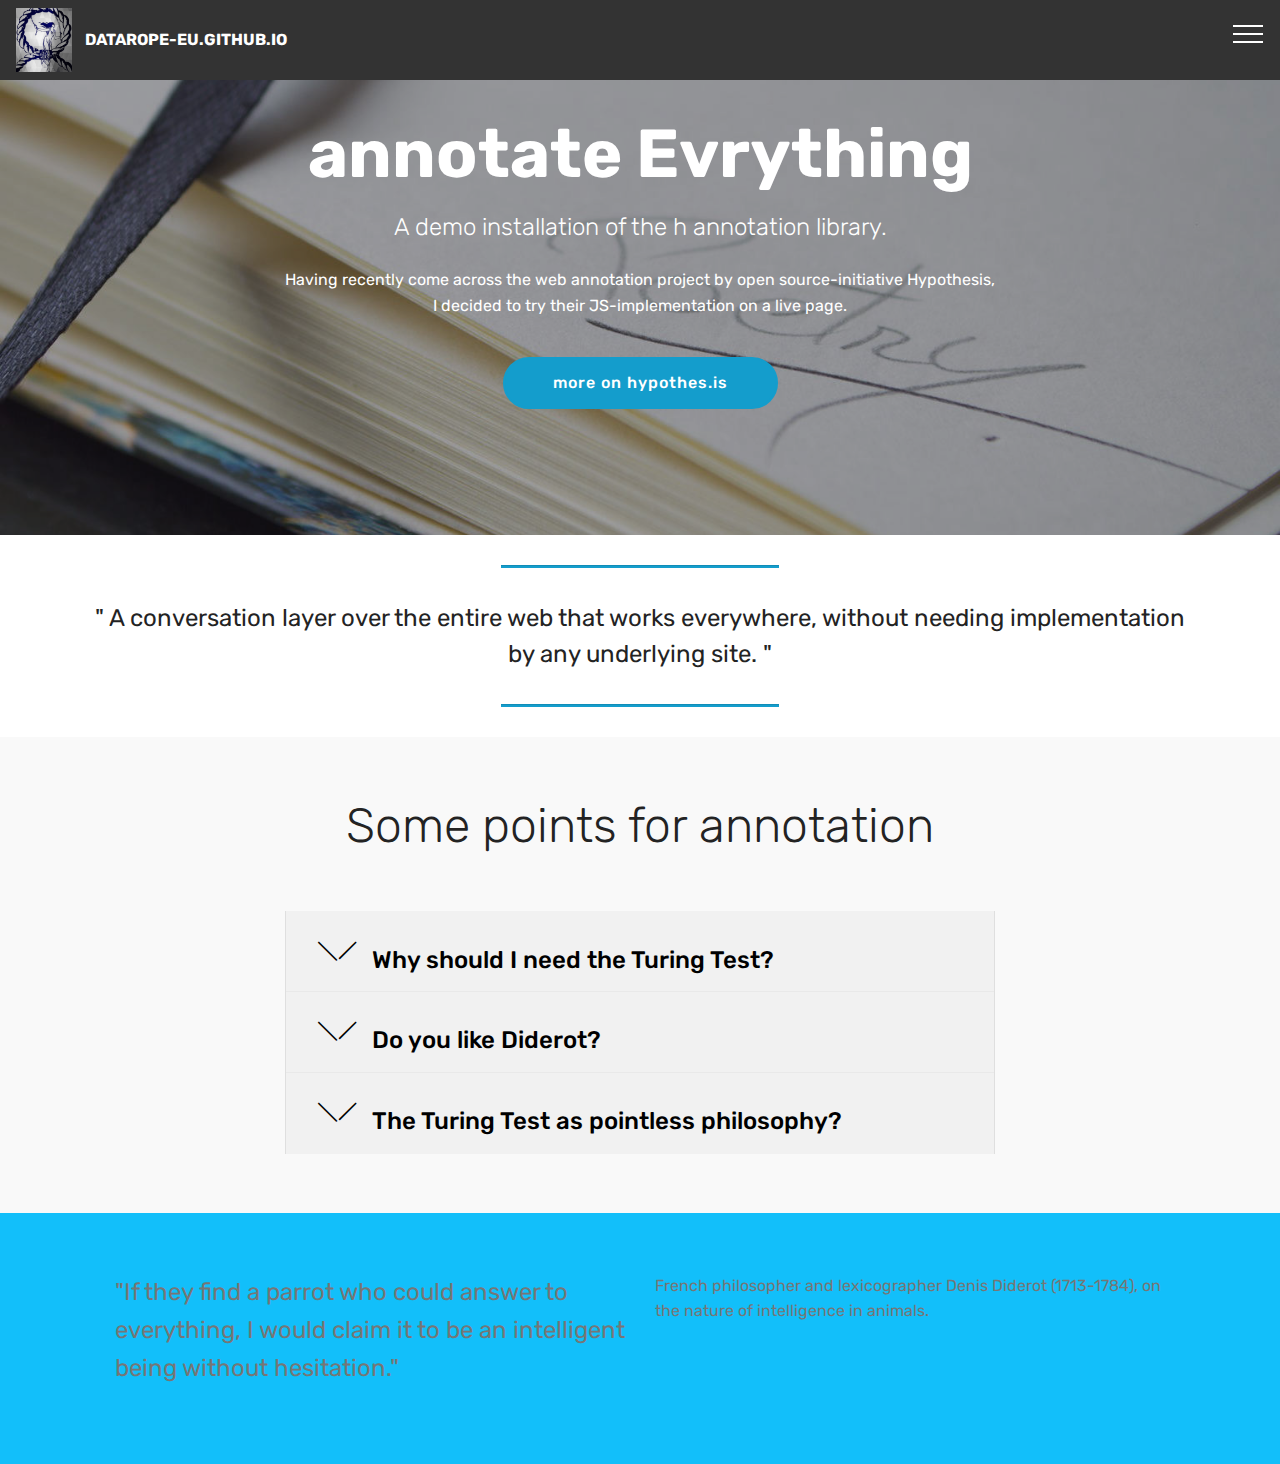
==== annotate.html @ bdd7607b "Adding annotate.html page" ====
<!DOCTYPE html>
<html  >
<head>
  <meta charset="UTF-8">
  <meta http-equiv="X-UA-Compatible" content="IE=edge">
  <meta name="generator" content="undefined">
  <meta name="viewport" content="width=device-width, initial-scale=1, minimum-scale=1">
  <link rel="shortcut icon" href="assets/images/ms-icon-128x128.png" type="image/x-icon">
  <meta name="description" content="A Demo and Test Page for Web Annotation.">
  
  <title>datarope-eu.github.io | annotate project</title>
  <link rel="stylesheet" href="assets/web/assets/mobirise-icons/mobirise-icons.css">
  <link rel="stylesheet" href="assets/tether/tether.min.css">
  <link rel="stylesheet" href="assets/bootstrap/css/bootstrap.min.css">
  <link rel="stylesheet" href="assets/bootstrap/css/bootstrap-grid.min.css">
  <link rel="stylesheet" href="assets/bootstrap/css/bootstrap-reboot.min.css">
  <link rel="stylesheet" href="assets/dropdown/css/style.css">
  <link rel="stylesheet" href="assets/socicon/css/styles.css">
  <link rel="stylesheet" href="assets/animatecss/animate.min.css">
  <link rel="stylesheet" href="assets/theme/css/style.css">
  <link rel="stylesheet" href="assets/mobirise/css/mbr-additional.css" type="text/css">
   
  
</head>
<body>
    <section class="menu cid-r6rlyRxG85" once="menu" id="menu1-0">
        <nav class="navbar navbar-expand beta-menu navbar-dropdown align-items-center navbar-fixed-top collapsed">
            <button class="navbar-toggler navbar-toggler-right" type="button" data-toggle="collapse" data-target="#navbarSupportedContent" aria-controls="navbarSupportedContent" aria-expanded="false" aria-label="Toggle navigation">
                <div class="hamburger">
                    <span></span>
                    <span></span>
                    <span></span>
                    <span></span>
                </div>
            </button>
            <div class="menu-logo">
                <div class="navbar-brand">
                    <span class="navbar-logo">
                        <a href="https://datarope-eu.github.io">
                             <img src="assets/images/ms-icon-128x128.png" alt="datarope-eu" title="" style="height: 4rem;">
                        </a>
                    </span>
                    <span class="navbar-caption-wrap"><a class="navbar-caption text-white display-4" href="https://datarope-eu.github.io">DATAROPE-EU.GITHUB.IO</a></span>
                </div>
            </div>
            <div class="collapse navbar-collapse" id="navbarSupportedContent">
                <ul class="navbar-nav nav-dropdown nav-right" data-app-modern-menu="true"><li class="nav-item">
                        <a class="nav-link link text-white display-4" href="https://stackexchange.com/users/14289526/datarope-eu"><span class="socicon socicon-stackoverflow mbr-iconfont mbr-iconfont-btn"></span>stackexchange
                            </a>
                    </li>
                    <li class="nav-item">
                        <a class="nav-link link text-white display-4" href="https://datarope-eu.github.io"><span class="socicon socicon-github mbr-iconfont mbr-iconfont-btn"></span>
                            about me</a><a class="badge badge-warning" title="Real Gits, out in the wild!"> CAUTION! LIVE GIT </a>
                    </li></ul>
            </div>
        </nav>
    </section>

<section class="engine"><a href="https://datarope-eu.github.io">DataRope on GitHub</a></section><section class="mbr-section content5 cid-rwv8PJXNFp mbr-parallax-background" id="content5-e">
    <div class="mbr-overlay" style="opacity: 0.4; background-color: rgb(35, 35, 35);">
    </div>

    <div class="container">
        <div class="media-container-row">
            <div class="title col-12 col-md-8">
                <h2 class="align-center mbr-bold mbr-white pb-3 mbr-fonts-style display-1">annotate Evrything</h2>
                <h3 class="mbr-section-subtitle align-center mbr-light mbr-white pb-3 mbr-fonts-style display-5">
                    A demo installation of the h annotation library.</h3>
                <p class="mbr-text align-center mbr-white pb-3 mbr-fonts-style display-7">
                    Having recently come across the web annotation project by open source-initiative Hypothesis, I decided to try their JS-implementation on a live page.</p>
                <div class="mbr-section-btn align-center"><a class="btn btn-primary display-4" href="https://hypothes.is">more on hypothes.is</a></div>
            </div>
        </div>
    </div>
</section>

<section class="mbr-section article content9 cid-rwv9CqlXsC" id="content9-h">
    <div class="container">
        <div class="inner-container" style="width: 100%;">
            <hr class="line" style="width: 25%;">
            <div class="section-text align-center mbr-fonts-style display-5">" A conversation layer over the entire web that works everywhere, without needing implementation by any underlying site. "</div>
            <hr class="line" style="width: 25%;">
        </div>
        </div>
</section>

<section class="accordion1 cid-rwv9gP9dlx" id="accordion1-f">
    <div class="container">
        <div class="media-container-row">
            <div class="col-12 col-md-8">
                <div class="section-head text-center space30">
                    <h2 class="mbr-section-title pb-5 mbr-fonts-style display-2">
                        Some points for annotation<br></h2>
                </div>
                <div class="clearfix"></div>
                <div id="bootstrap-accordion_7" class="panel-group accordionStyles accordion" role="tablist" aria-multiselectable="true">
                    <div class="card">
                        <div class="card-header" role="tab" id="headingOne">
                            <a role="button" class="panel-title collapsed text-black" data-toggle="collapse" data-core="" href="#collapse1_7" aria-expanded="false" aria-controls="collapse1">
                                <h4 class="mbr-fonts-style display-5">
                                    <span class="sign mbr-iconfont mbri-arrow-down inactive"></span>Why should I need the Turing Test?</h4>
                            </a>
                        </div>
                        <div id="collapse1_7" class="panel-collapse noScroll collapse " role="tabpanel" aria-labelledby="headingOne" data-parent="#bootstrap-accordion_7">
                            <div class="panel-body p-4">
                                <p class="mbr-fonts-style panel-text display-7">The Turing test, developed by Alan Turing in 1950, is a test of a machine's ability to exhibit intelligent behaviour equivalent to, or indistinguishable from, that of a human. Turing proposed that a human evaluator would judge natural language conversations between a human and a machine designed to generate human-like responses. The evaluator would be aware that one of the two partners in conversation is a machine, and all participants would be separated from one another. The conversation would be limited to a text-only channel such as a computer keyboard and screen so the result would not depend on the machine's ability to render words as speech.[2] If the evaluator cannot reliably tell the machine from the human, the machine is said to have passed the test. The test results do not depend on the machine's ability to give correct answers to questions, only how closely its answers resemble those a human would give.
<br>
<br>The test was introduced by Turing in his 1950 paper, "Computing Machinery and Intelligence", while working at the University of Manchester (Turing, 1950; p. 460).[3] It opens with the words: "I propose to consider the question, 'Can machines think?'" Because "thinking" is difficult to define, Turing chooses to "replace the question by another, which is closely related to it and is expressed in relatively unambiguous words."[4] Turing describes the new form of the problem in terms of a three-person game called the "imitation game", in which an interrogator asks questions of a man and a woman in another room in order to determine the correct sex of the two players. Turing's new question is: "Are there imaginable digital computers which would do well in the imitation game?"[5] This question, Turing believed, is one that can actually be answered. In the remainder of the paper, he argued against all the major objections to the proposition that "machines can think".[6]
<br>
<br>Since Turing first introduced his test, it has proven to be both highly influential and widely criticised, and it has become an important concept in the philosophy of artificial intelligence.[7][8] Some of these criticisms, such as John Searle's Chinese room, are controversial in their own right.&nbsp;</p>
                            </div>
                        </div>
                    </div>
                    <div class="card">
                        <div class="card-header" role="tab" id="headingTwo">
                            <a role="button" class="collapsed panel-title text-black" data-toggle="collapse" data-core="" href="#collapse2_7" aria-expanded="false" aria-controls="collapse2">
                                <h4 class="mbr-fonts-style display-5">
                                    <span class="sign mbr-iconfont mbri-arrow-down inactive"></span>Do you like Diderot?</h4>
                            </a>
                            
                        </div>
                        <div id="collapse2_7" class="panel-collapse noScroll collapse" role="tabpanel" aria-labelledby="headingTwo" data-parent="#bootstrap-accordion_7">
                            <div class="panel-body p-4">
                                <p class="mbr-fonts-style panel-text display-7">
                                   "If they find a parrot who could answer to everything, I would claim it to be an intelligent being without hesitation."</p>
                            </div>
                        </div>
                    </div>
                    <div class="card">
                        <div class="card-header" role="tab" id="headingThree">
                            <a role="button" class="collapsed text-black panel-title" data-toggle="collapse" data-core="" href="#collapse3_7" aria-expanded="false" aria-controls="collapse3">
                                <h4 class="mbr-fonts-style display-5">
                                    <span class="sign mbr-iconfont mbri-arrow-down inactive"></span>The Turing Test as pointless philosophy?</h4>
                            </a>
                        </div>
                        <div id="collapse3_7" class="panel-collapse noScroll collapse" role="tabpanel" aria-labelledby="headingThree" data-parent="#bootstrap-accordion_7">
                            <div class="panel-body p-4">
                                <p class="mbr-fonts-style panel-text display-7">Mainstream AI researchers argue that trying to pass the Turing test is merely a distraction from more fruitful research.[43] Indeed, the Turing test is not an active focus of much academic or commercial effort—as Stuart Russell and Peter Norvig write: "AI researchers have devoted little attention to passing the Turing test."[74] There are several reasons.
<br>
<br>First, there are easier ways to test their programs. Most current research in AI-related fields is aimed at modest and specific goals, such as automated scheduling, object recognition, or logistics. To test the intelligence of the programs that solve these problems, AI researchers simply give them the task directly. Russell and Norvig suggest an analogy with the history of flight: Planes are tested by how well they fly, not by comparing them to birds. "Aeronautical engineering texts," they write, "do not define the goal of their field as 'making machines that fly so exactly like pigeons that they can fool other pigeons.'"[74]
<br>
<br>Second, creating lifelike simulations of human beings is a difficult problem on its own that does not need to be solved to achieve the basic goals of AI research. Believable human characters may be interesting in a work of art, a game, or a sophisticated user interface, but they are not part of the science of creating intelligent machines, that is, machines that solve problems using intelligence.
<br>
<br>Turing wanted to provide a clear and understandable example to aid in the discussion of the philosophy of artificial intelligence.[75] John McCarthy observes that the philosophy of AI is "unlikely to have any more effect on the practice of AI research than philosophy of science generally has on the practice of science."[76]&nbsp;<br><br>Source: Wikipedia.org, URL&nbsp;https://en.wikipedia.org/wiki/Turing_test<br><br></p>
                            </div>
                        </div>
                    </div>
                    
                    
                    
                </div>
            </div>
        </div>
    </div>
</section>

<section class="mbr-section article content3 cid-rwvkNSmdzn" id="content3-k">
    <div class="container">
        <div class="media-container-row">
            <div class="row col-12 col-md-12">
                <div class="col-12 mbr-text mbr-fonts-style col-md-6 display-5">
                     <p>"If they find a parrot who could answer to everything, I would claim it to be an intelligent being without hesitation."</p>
                </div>
                <div class="col-12 mbr-text mbr-fonts-style display-7 col-md-6">
                     <p>French philosopher and lexicographer Denis Diderot (1713-1784), on the nature of intelligence in animals.</p>
                </div>
                
            </div>
        </div>
    </div>
</section>


<script src="assets/web/assets/jquery/jquery.min.js"></script>
<script src="assets/bootstrap/js/bootstrap.min.js"></script>
<script src="assets/dropdown/js/script.min.js"></script>
<script src="assets/viewportchecker/jquery.viewportchecker.js"></script>
<script src="assets/theme/js/script.js"></script>
<script src="https://hypothes.is/embed.js" async></script>

</body>
</html>
---- assets/web/assets/mobirise-icons/mobirise-icons.css ----
@font-face {
  font-family: 'MobiriseIcons';
  src:  url('mobirise-icons.eot?spat4u');
  src:  url('mobirise-icons.eot?spat4u#iefix') format('embedded-opentype'),
    url('mobirise-icons.ttf?spat4u') format('truetype'),
    url('mobirise-icons.woff?spat4u') format('woff'),
    url('mobirise-icons.svg?spat4u#MobiriseIcons') format('svg');
  font-weight: normal;
  font-style: normal;
}

[class^="mbri-"], [class*=" mbri-"] {
  /* use !important to prevent issues with browser extensions that change fonts */
  font-family: MobiriseIcons !important;
  speak: none;
  font-style: normal;
  font-weight: normal;
  font-variant: normal;
  text-transform: none;
  line-height: 1;

  /* Better Font Rendering =========== */
  -webkit-font-smoothing: antialiased;
  -moz-osx-font-smoothing: grayscale;
}

.mbri-add-submenu:before {
  content: "\e900";
}
.mbri-alert:before {
  content: "\e901";
}
.mbri-align-center:before {
  content: "\e902";
}
.mbri-align-justify:before {
  content: "\e903";
}
.mbri-align-left:before {
  content: "\e904";
}
.mbri-align-right:before {
  content: "\e905";
}
.mbri-android:before {
  content: "\e906";
}
.mbri-apple:before {
  content: "\e907";
}
.mbri-arrow-down:before {
  content: "\e908";
}
.mbri-arrow-next:before {
  content: "\e909";
}
.mbri-arrow-prev:before {
  content: "\e90a";
}
.mbri-arrow-up:before {
  content: "\e90b";
}
.mbri-bold:before {
  content: "\e90c";
}
.mbri-bookmark:before {
  content: "\e90d";
}
.mbri-bootstrap:before {
  content: "\e90e";
}
.mbri-briefcase:before {
  content: "\e90f";
}
.mbri-browse:before {
  content: "\e910";
}
.mbri-bulleted-list:before {
  content: "\e911";
}
.mbri-calendar:before {
  content: "\e912";
}
.mbri-camera:before {
  content: "\e913";
}
.mbri-cart-add:before {
  content: "\e914";
}
.mbri-cart-full:before {
  content: "\e915";
}
.mbri-cash:before {
  content: "\e916";
}
.mbri-change-style:before {
  content: "\e917";
}
.mbri-chat:before {
  content: "\e918";
}
.mbri-clock:before {
  content: "\e919";
}
.mbri-close:before {
  content: "\e91a";
}
.mbri-cloud:before {
  content: "\e91b";
}
.mbri-code:before {
  content: "\e91c";
}
.mbri-contact-form:before {
  content: "\e91d";
}
.mbri-credit-card:before {
  content: "\e91e";
}
.mbri-cursor-click:before {
  content: "\e91f";
}
.mbri-cust-feedback:before {
  content: "\e920";
}
.mbri-database:before {
  content: "\e921";
}
.mbri-delivery:before {
  content: "\e922";
}
.mbri-desktop:before {
  content: "\e923";
}
.mbri-devices:before {
  content: "\e924";
}
.mbri-down:before {
  content: "\e925";
}
.mbri-download:before {
  content: "\e989";
}
.mbri-drag-n-drop:before {
  content: "\e927";
}
.mbri-drag-n-drop2:before {
  content: "\e928";
}
.mbri-edit:before {
  content: "\e929";
}
.mbri-edit2:before {
  content: "\e92a";
}
.mbri-error:before {
  content: "\e92b";
}
.mbri-extension:before {
  content: "\e92c";
}
.mbri-features:before {
  content: "\e92d";
}
.mbri-file:before {
  content: "\e92e";
}
.mbri-flag:before {
  content: "\e92f";
}
.mbri-folder:before {
  content: "\e930";
}
.mbri-gift:before {
  content: "\e931";
}
.mbri-github:before {
  content: "\e932";
}
.mbri-globe:before {
  content: "\e933";
}
.mbri-globe-2:before {
  content: "\e934";
}
.mbri-growing-chart:before {
  content: "\e935";
}
.mbri-hearth:before {
  content: "\e936";
}
.mbri-help:before {
  content: "\e937";
}
.mbri-home:before {
  content: "\e938";
}
.mbri-hot-cup:before {
  content: "\e939";
}
.mbri-idea:before {
  content: "\e93a";
}
.mbri-image-gallery:before {
  content: "\e93b";
}
.mbri-image-slider:before {
  content: "\e93c";
}
.mbri-info:before {
  content: "\e93d";
}
.mbri-italic:before {
  content: "\e93e";
}
.mbri-key:before {
  content: "\e93f";
}
.mbri-laptop:before {
  content: "\e940";
}
.mbri-layers:before {
  content: "\e941";
}
.mbri-left-right:before {
  content: "\e942";
}
.mbri-left:before {
  content: "\e943";
}
.mbri-letter:before {
  content: "\e944";
}
.mbri-like:before {
  content: "\e945";
}
.mbri-link:before {
  content: "\e946";
}
.mbri-lock:before {
  content: "\e947";
}
.mbri-login:before {
  content: "\e948";
}
.mbri-logout:before {
  content: "\e949";
}
.mbri-magic-stick:before {
  content: "\e94a";
}
.mbri-map-pin:before {
  content: "\e94b";
}
.mbri-menu:before {
  content: "\e94c";
}
.mbri-mobile:before {
  content: "\e94d";
}
.mbri-mobile2:before {
  content: "\e94e";
}
.mbri-mobirise:before {
  content: "\e94f";
}
.mbri-more-horizontal:before {
  content: "\e950";
}
.mbri-more-vertical:before {
  content: "\e951";
}
.mbri-music:before {
  content: "\e952";
}
.mbri-new-file:before {
  content: "\e953";
}
.mbri-numbered-list:before {
  content: "\e954";
}
.mbri-opened-folder:before {
  content: "\e955";
}
.mbri-pages:before {
  content: "\e956";
}
.mbri-paper-plane:before {
  content: "\e957";
}
.mbri-paperclip:before {
  content: "\e958";
}
.mbri-photo:before {
  content: "\e959";
}
.mbri-photos:before {
  content: "\e95a";
}
.mbri-pin:before {
  content: "\e95b";
}
.mbri-play:before {
  content: "\e95c";
}
.mbri-plus:before {
  content: "\e95d";
}
.mbri-preview:before {
  content: "\e95e";
}
.mbri-print:before {
  content: "\e95f";
}
.mbri-protect:before {
  content: "\e960";
}
.mbri-question:before {
  content: "\e961";
}
.mbri-quote-left:before {
  content: "\e962";
}
.mbri-quote-right:before {
  content: "\e963";
}
.mbri-refresh:before {
  content: "\e964";
}
.mbri-responsive:before {
  content: "\e965";
}
.mbri-right:before {
  content: "\e966";
}
.mbri-rocket:before {
  content: "\e967";
}
.mbri-sad-face:before {
  content: "\e968";
}
.mbri-sale:before {
  content: "\e969";
}
.mbri-save:before {
  content: "\e96a";
}
.mbri-search:before {
  content: "\e96b";
}
.mbri-setting:before {
  content: "\e96c";
}
.mbri-setting2:before {
  content: "\e96d";
}
.mbri-setting3:before {
  content: "\e96e";
}
.mbri-share:before {
  content: "\e96f";
}
.mbri-shopping-bag:before {
  content: "\e970";
}
.mbri-shopping-basket:before {
  content: "\e971";
}
.mbri-shopping-cart:before {
  content: "\e972";
}
.mbri-sites:before {
  content: "\e973";
}
.mbri-smile-face:before {
  content: "\e974";
}
.mbri-speed:before {
  content: "\e975";
}
.mbri-star:before {
  content: "\e976";
}
.mbri-success:before {
  content: "\e977";
}
.mbri-sun:before {
  content: "\e978";
}
.mbri-sun2:before {
  content: "\e979";
}
.mbri-tablet:before {
  content: "\e97a";
}
.mbri-tablet-vertical:before {
  content: "\e97b";
}
.mbri-target:before {
  content: "\e97c";
}
.mbri-timer:before {
  content: "\e97d";
}
.mbri-to-ftp:before {
  content: "\e97e";
}
.mbri-to-local-drive:before {
  content: "\e97f";
}
.mbri-touch-swipe:before {
  content: "\e980";
}
.mbri-touch:before {
  content: "\e981";
}
.mbri-trash:before {
  content: "\e982";
}
.mbri-underline:before {
  content: "\e983";
}
.mbri-unlink:before {
  content: "\e984";
}
.mbri-unlock:before {
  content: "\e985";
}
.mbri-up-down:before {
  content: "\e986";
}
.mbri-up:before {
  content: "\e987";
}
.mbri-update:before {
  content: "\e988";
}
.mbri-upload:before {
 content: "\e926"; 
}
.mbri-user:before {
  content: "\e98a";
}
.mbri-user2:before {
  content: "\e98b";
}
.mbri-users:before {
  content: "\e98c";
}
.mbri-video:before {
  content: "\e98d";
}
.mbri-video-play:before {
  content: "\e98e";
}
.mbri-watch:before {
  content: "\e98f";
}
.mbri-website-theme:before {
  content: "\e990";
}
.mbri-wifi:before {
  content: "\e991";
}
.mbri-windows:before {
  content: "\e992";
}
.mbri-zoom-out:before {
  content: "\e993";
}
.mbri-redo:before {
  content: "\e994";
}
.mbri-undo:before {
  content: "\e995";
}
---- assets/dropdown/css/style.css ----
.navbar-dropdown {
  left: 0;
  padding: 0;
  position: absolute;
  right: 0;
  top: 0;
  transition: all 0.45s ease;
  z-index: 1030;
  background: #282828; }
  .navbar-dropdown .navbar-logo {
    margin-right: 0.8rem;
    transition: margin 0.3s ease-in-out;
    vertical-align: middle; }
    .navbar-dropdown .navbar-logo img {
      height: 3.125rem;
      transition: all 0.3s ease-in-out; }
    .navbar-dropdown .navbar-logo.mbr-iconfont {
      font-size: 3.125rem;
      line-height: 3.125rem; }
  .navbar-dropdown .navbar-caption {
    font-weight: 700;
    white-space: normal;
    vertical-align: -4px;
    line-height: 3.125rem !important; }
    .navbar-dropdown .navbar-caption, .navbar-dropdown .navbar-caption:hover {
      color: inherit;
      text-decoration: none; }
  .navbar-dropdown .mbr-iconfont + .navbar-caption {
    vertical-align: -1px; }
  .navbar-dropdown.navbar-fixed-top {
    position: fixed; }
  .navbar-dropdown .navbar-brand span {
    vertical-align: -4px; }
  .navbar-dropdown.bg-color.transparent {
    background: none; }
  .navbar-dropdown.navbar-short .navbar-brand {
    padding: 0.625rem 0; }
    .navbar-dropdown.navbar-short .navbar-brand span {
      vertical-align: -1px; }
  .navbar-dropdown.navbar-short .navbar-caption {
    line-height: 2.375rem !important;
    vertical-align: -2px; }
  .navbar-dropdown.navbar-short .navbar-logo {
    margin-right: 0.5rem; }
    .navbar-dropdown.navbar-short .navbar-logo img {
      height: 2.375rem; }
    .navbar-dropdown.navbar-short .navbar-logo.mbr-iconfont {
      font-size: 2.375rem;
      line-height: 2.375rem; }
  .navbar-dropdown.navbar-short .mbr-table-cell {
    height: 3.625rem; }
  .navbar-dropdown .navbar-close {
    left: 0.6875rem;
    position: fixed;
    top: 0.75rem;
    z-index: 1000; }
  .navbar-dropdown .hamburger-icon {
    content: "";
    display: inline-block;
    vertical-align: middle;
    width: 16px;
    -webkit-box-shadow: 0 -6px 0 1px #282828,0 0 0 1px #282828,0 6px 0 1px #282828;
    -moz-box-shadow: 0 -6px 0 1px #282828,0 0 0 1px #282828,0 6px 0 1px #282828;
    box-shadow: 0 -6px 0 1px #282828,0 0 0 1px #282828,0 6px 0 1px #282828; }

.dropdown-menu .dropdown-toggle[data-toggle="dropdown-submenu"]::after {
  border-bottom: 0.35em solid transparent;
  border-left: 0.35em solid;
  border-right: 0;
  border-top: 0.35em solid transparent;
  margin-left: 0.3rem; }

.dropdown-menu .dropdown-item:focus {
  outline: 0; }

.nav-dropdown {
  font-size: 0.75rem;
  font-weight: 500;
  height: auto !important; }
  .nav-dropdown .nav-btn {
    padding-left: 1rem; }
  .nav-dropdown .link {
    margin: .667em 1.667em;
    font-weight: 500;
    padding: 0;
    transition: color .2s ease-in-out; }
    .nav-dropdown .link.dropdown-toggle {
      margin-right: 2.583em; }
      .nav-dropdown .link.dropdown-toggle::after {
        margin-left: .25rem;
        border-top: 0.35em solid;
        border-right: 0.35em solid transparent;
        border-left: 0.35em solid transparent;
        border-bottom: 0; }
      .nav-dropdown .link.dropdown-toggle[aria-expanded="true"] {
        margin: 0;
        padding: 0.667em 3.263em  0.667em 1.667em; }
  .nav-dropdown .link::after,
  .nav-dropdown .dropdown-item::after {
    color: inherit; }
  .nav-dropdown .btn {
    font-size: 0.75rem;
    font-weight: 700;
    letter-spacing: 0;
    margin-bottom: 0;
    padding-left: 1.25rem;
    padding-right: 1.25rem; }
  .nav-dropdown .dropdown-menu {
    border-radius: 0;
    border: 0;
    left: 0;
    margin: 0;
    padding-bottom: 1.25rem;
    padding-top: 1.25rem;
    position: relative; }
  .nav-dropdown .dropdown-submenu {
    margin-left: 0.125rem;
    top: 0; }
  .nav-dropdown .dropdown-item {
    font-weight: 500;
    line-height: 2;
    padding: 0.3846em 4.615em 0.3846em 1.5385em;
    position: relative;
    transition: color .2s ease-in-out, background-color .2s ease-in-out; }
    .nav-dropdown .dropdown-item::after {
      margin-top: -0.3077em;
      position: absolute;
      right: 1.1538em;
      top: 50%; }
    .nav-dropdown .dropdown-item:focus, .nav-dropdown .dropdown-item:hover {
      background: none; }

@media (max-width: 767px) {
  .nav-dropdown.navbar-toggleable-sm {
    bottom: 0;
    display: none;
    left: 0;
    overflow-x: hidden;
    position: fixed;
    top: 0;
    transform: translateX(-100%);
    -ms-transform: translateX(-100%);
    -webkit-transform: translateX(-100%);
    width: 18.75rem;
    z-index: 999; } }
.nav-dropdown.navbar-toggleable-xl {
  bottom: 0;
  display: none;
  left: 0;
  overflow-x: hidden;
  position: fixed;
  top: 0;
  transform: translateX(-100%);
  -ms-transform: translateX(-100%);
  -webkit-transform: translateX(-100%);
  width: 18.75rem;
  z-index: 999; }

.nav-dropdown-sm {
  display: block !important;
  overflow-x: hidden;
  overflow: auto;
  padding-top: 3.875rem; }
  .nav-dropdown-sm::after {
    content: "";
    display: block;
    height: 3rem;
    width: 100%; }
  .nav-dropdown-sm.collapse.in ~ .navbar-close {
    display: block !important; }
  .nav-dropdown-sm.collapsing, .nav-dropdown-sm.collapse.in {
    transform: translateX(0);
    -ms-transform: translateX(0);
    -webkit-transform: translateX(0);
    transition: all 0.25s ease-out;
    -webkit-transition: all 0.25s ease-out;
    background: #282828; }
  .nav-dropdown-sm.collapsing[aria-expanded="false"] {
    transform: translateX(-100%);
    -ms-transform: translateX(-100%);
    -webkit-transform: translateX(-100%); }
  .nav-dropdown-sm .nav-item {
    display: block;
    margin-left: 0 !important;
    padding-left: 0; }
  .nav-dropdown-sm .link,
  .nav-dropdown-sm .dropdown-item {
    border-top: 1px dotted rgba(255, 255, 255, 0.1);
    font-size: 0.8125rem;
    line-height: 1.6;
    margin: 0 !important;
    padding: 0.875rem 2.4rem 0.875rem 1.5625rem !important;
    position: relative;
    white-space: normal; }
    .nav-dropdown-sm .link:focus, .nav-dropdown-sm .link:hover,
    .nav-dropdown-sm .dropdown-item:focus,
    .nav-dropdown-sm .dropdown-item:hover {
      background: rgba(0, 0, 0, 0.2) !important;
      color: #c0a375; }
  .nav-dropdown-sm .nav-btn {
    position: relative;
    padding: 1.5625rem 1.5625rem 0 1.5625rem; }
    .nav-dropdown-sm .nav-btn::before {
      border-top: 1px dotted rgba(255, 255, 255, 0.1);
      content: "";
      left: 0;
      position: absolute;
      top: 0;
      width: 100%; }
    .nav-dropdown-sm .nav-btn + .nav-btn {
      padding-top: 0.625rem; }
      .nav-dropdown-sm .nav-btn + .nav-btn::before {
        display: none; }
  .nav-dropdown-sm .btn {
    padding: 0.625rem 0; }
  .nav-dropdown-sm .dropdown-toggle[data-toggle="dropdown-submenu"]::after {
    margin-left: .25rem;
    border-top: 0.35em solid;
    border-right: 0.35em solid transparent;
    border-left: 0.35em solid transparent;
    border-bottom: 0; }
  .nav-dropdown-sm .dropdown-toggle[data-toggle="dropdown-submenu"][aria-expanded="true"]::after {
    border-top: 0;
    border-right: 0.35em solid transparent;
    border-left: 0.35em solid transparent;
    border-bottom: 0.35em solid; }
  .nav-dropdown-sm .dropdown-menu {
    margin: 0;
    padding: 0;
    position: relative;
    top: 0;
    left: 0;
    width: 100%;
    border: 0;
    float: none;
    border-radius: 0;
    background: none; }
  .nav-dropdown-sm .dropdown-submenu {
    left: 100%;
    margin-left: 0.125rem;
    margin-top: -1.25rem;
    top: 0; }

.navbar-toggleable-sm .nav-dropdown .dropdown-menu {
  position: absolute; }

.navbar-toggleable-sm .nav-dropdown .dropdown-submenu {
  left: 100%;
  margin-left: 0.125rem;
  margin-top: -1.25rem;
  top: 0; }

.navbar-toggleable-sm.opened .nav-dropdown .dropdown-menu {
  position: relative; }

.navbar-toggleable-sm.opened .nav-dropdown .dropdown-submenu {
  left: 0;
  margin-left: 00rem;
  margin-top: 0rem;
  top: 0; }

.is-builder .nav-dropdown.collapsing {
  transition: none !important; }

/*# sourceMappingURL=style.css.map */
---- assets/socicon/css/styles.css ----
@charset "UTF-8";

@font-face {
  font-family: "socicon";
  src:url("../fonts/socicon.eot");
  src:url("../fonts/socicon.eot?#iefix") format("embedded-opentype"),
    url("../fonts/socicon.woff") format("woff"),
    url("../fonts/socicon.ttf") format("truetype"),
    url("../fonts/socicon.svg#socicon") format("svg");
  font-weight: normal;
  font-style: normal;

}

[data-icon]:before {
  font-family: "socicon" !important;
  content: attr(data-icon);
  font-style: normal !important;
  font-weight: normal !important;
  font-variant: normal !important;
  text-transform: none !important;
  speak: none;
  line-height: 1;
  -webkit-font-smoothing: antialiased;
  -moz-osx-font-smoothing: grayscale;
}

[class^="socicon-"]:before,
[class*=" socicon-"]:before {
  font-family: "socicon" !important;
  font-style: normal !important;
  font-weight: normal !important;
  font-variant: normal !important;
  text-transform: none !important;
  speak: none;
  line-height: 1;
  -webkit-font-smoothing: antialiased;
  -moz-osx-font-smoothing: grayscale;
}

.socicon-modelmayhem:before {
  content: "\e000";
}
.socicon-mixcloud:before {
  content: "\e001";
}
.socicon-drupal:before {
  content: "\e002";
}
.socicon-swarm:before {
  content: "\e003";
}
.socicon-istock:before {
  content: "\e004";
}
.socicon-yammer:before {
  content: "\e005";
}
.socicon-ello:before {
  content: "\e006";
}
.socicon-stackoverflow:before {
  content: "\e007";
}
.socicon-persona:before {
  content: "\e008";
}
.socicon-triplej:before {
  content: "\e009";
}
.socicon-houzz:before {
  content: "\e00a";
}
.socicon-rss:before {
  content: "\e00b";
}
.socicon-paypal:before {
  content: "\e00c";
}
.socicon-odnoklassniki:before {
  content: "\e00d";
}
.socicon-airbnb:before {
  content: "\e00e";
}
.socicon-periscope:before {
  content: "\e00f";
}
.socicon-outlook:before {
  content: "\e010";
}
.socicon-coderwall:before {
  content: "\e011";
}
.socicon-tripadvisor:before {
  content: "\e012";
}
.socicon-appnet:before {
  content: "\e013";
}
.socicon-goodreads:before {
  content: "\e014";
}
.socicon-tripit:before {
  content: "\e015";
}
.socicon-lanyrd:before {
  content: "\e016";
}
.socicon-slideshare:before {
  content: "\e017";
}
.socicon-buffer:before {
  content: "\e018";
}
.socicon-disqus:before {
  content: "\e019";
}
.socicon-vkontakte:before {
  content: "\e01a";
}
.socicon-whatsapp:before {
  content: "\e01b";
}
.socicon-patreon:before {
  content: "\e01c";
}
.socicon-storehouse:before {
  content: "\e01d";
}
.socicon-pocket:before {
  content: "\e01e";
}
.socicon-mail:before {
  content: "\e01f";
}
.socicon-blogger:before {
  content: "\e020";
}
.socicon-technorati:before {
  content: "\e021";
}
.socicon-reddit:before {
  content: "\e022";
}
.socicon-dribbble:before {
  content: "\e023";
}
.socicon-stumbleupon:before {
  content: "\e024";
}
.socicon-digg:before {
  content: "\e025";
}
.socicon-envato:before {
  content: "\e026";
}
.socicon-behance:before {
  content: "\e027";
}
.socicon-delicious:before {
  content: "\e028";
}
.socicon-deviantart:before {
  content: "\e029";
}
.socicon-forrst:before {
  content: "\e02a";
}
.socicon-play:before {
  content: "\e02b";
}
.socicon-zerply:before {
  content: "\e02c";
}
.socicon-wikipedia:before {
  content: "\e02d";
}
.socicon-apple:before {
  content: "\e02e";
}
.socicon-flattr:before {
  content: "\e02f";
}
.socicon-github:before {
  content: "\e030";
}
.socicon-renren:before {
  content: "\e031";
}
.socicon-friendfeed:before {
  content: "\e032";
}
.socicon-newsvine:before {
  content: "\e033";
}
.socicon-identica:before {
  content: "\e034";
}
.socicon-bebo:before {
  content: "\e035";
}
.socicon-zynga:before {
  content: "\e036";
}
.socicon-steam:before {
  content: "\e037";
}
.socicon-xbox:before {
  content: "\e038";
}
.socicon-windows:before {
  content: "\e039";
}
.socicon-qq:before {
  content: "\e03a";
}
.socicon-douban:before {
  content: "\e03b";
}
.socicon-meetup:before {
  content: "\e03c";
}
.socicon-playstation:before {
  content: "\e03d";
}
.socicon-android:before {
  content: "\e03e";
}
.socicon-snapchat:before {
  content: "\e03f";
}
.socicon-twitter:before {
  content: "\e040";
}
.socicon-facebook:before {
  content: "\e041";
}
.socicon-googleplus:before {
  content: "\e042";
}
.socicon-pinterest:before {
  content: "\e043";
}
.socicon-foursquare:before {
  content: "\e044";
}
.socicon-yahoo:before {
  content: "\e045";
}
.socicon-skype:before {
  content: "\e046";
}
.socicon-yelp:before {
  content: "\e047";
}
.socicon-feedburner:before {
  content: "\e048";
}
.socicon-linkedin:before {
  content: "\e049";
}
.socicon-viadeo:before {
  content: "\e04a";
}
.socicon-xing:before {
  content: "\e04b";
}
.socicon-myspace:before {
  content: "\e04c";
}
.socicon-soundcloud:before {
  content: "\e04d";
}
.socicon-spotify:before {
  content: "\e04e";
}
.socicon-grooveshark:before {
  content: "\e04f";
}
.socicon-lastfm:before {
  content: "\e050";
}
.socicon-youtube:before {
  content: "\e051";
}
.socicon-vimeo:before {
  content: "\e052";
}
.socicon-dailymotion:before {
  content: "\e053";
}
.socicon-vine:before {
  content: "\e054";
}
.socicon-flickr:before {
  content: "\e055";
}
.socicon-500px:before {
  content: "\e056";
}
.socicon-wordpress:before {
  content: "\e058";
}
.socicon-tumblr:before {
  content: "\e059";
}
.socicon-twitch:before {
  content: "\e05a";
}
.socicon-8tracks:before {
  content: "\e05b";
}
.socicon-amazon:before {
  content: "\e05c";
}
.socicon-icq:before {
  content: "\e05d";
}
.socicon-smugmug:before {
  content: "\e05e";
}
.socicon-ravelry:before {
  content: "\e05f";
}
.socicon-weibo:before {
  content: "\e060";
}
.socicon-baidu:before {
  content: "\e061";
}
.socicon-angellist:before {
  content: "\e062";
}
.socicon-ebay:before {
  content: "\e063";
}
.socicon-imdb:before {
  content: "\e064";
}
.socicon-stayfriends:before {
  content: "\e065";
}
.socicon-residentadvisor:before {
  content: "\e066";
}
.socicon-google:before {
  content: "\e067";
}
.socicon-yandex:before {
  content: "\e068";
}
.socicon-sharethis:before {
  content: "\e069";
}
.socicon-bandcamp:before {
  content: "\e06a";
}
.socicon-itunes:before {
  content: "\e06b";
}
.socicon-deezer:before {
  content: "\e06c";
}
.socicon-telegram:before {
  content: "\e06e";
}
.socicon-openid:before {
  content: "\e06f";
}
.socicon-amplement:before {
  content: "\e070";
}
.socicon-viber:before {
  content: "\e071";
}
.socicon-zomato:before {
  content: "\e072";
}
.socicon-draugiem:before {
  content: "\e074";
}
.socicon-endomodo:before {
  content: "\e075";
}
.socicon-filmweb:before {
  content: "\e076";
}
.socicon-stackexchange:before {
  content: "\e077";
}
.socicon-wykop:before {
  content: "\e078";
}
.socicon-teamspeak:before {
  content: "\e079";
}
.socicon-teamviewer:before {
  content: "\e07a";
}
.socicon-ventrilo:before {
  content: "\e07b";
}
.socicon-younow:before {
  content: "\e07c";
}
.socicon-raidcall:before {
  content: "\e07d";
}
.socicon-mumble:before {
  content: "\e07e";
}
.socicon-medium:before {
  content: "\e06d";
}
.socicon-bebee:before {
  content: "\e07f";
}
.socicon-hitbox:before {
  content: "\e080";
}
.socicon-reverbnation:before {
  content: "\e081";
}
.socicon-formulr:before {
  content: "\e082";
}
.socicon-instagram:before {
  content: "\e057";
}
.socicon-battlenet:before {
  content: "\e083";
}
.socicon-chrome:before {
  content: "\e084";
}
.socicon-discord:before {
  content: "\e086";
}
.socicon-issuu:before {
  content: "\e087";
}
.socicon-macos:before {
  content: "\e088";
}
.socicon-firefox:before {
  content: "\e089";
}
.socicon-opera:before {
  content: "\e08d";
}
.socicon-keybase:before {
  content: "\e090";
}
.socicon-alliance:before {
  content: "\e091";
}
.socicon-livejournal:before {
  content: "\e092";
}
.socicon-googlephotos:before {
  content: "\e093";
}
.socicon-horde:before {
  content: "\e094";
}
.socicon-etsy:before {
  content: "\e095";
}
.socicon-zapier:before {
  content: "\e096";
}
.socicon-google-scholar:before {
  content: "\e097";
}
.socicon-researchgate:before {
  content: "\e098";
}
.socicon-wechat:before {
  content: "\e099";
}
.socicon-strava:before {
  content: "\e09a";
}
.socicon-line:before {
  content: "\e09b";
}
.socicon-lyft:before {
  content: "\e09c";
}
.socicon-uber:before {
  content: "\e09d";
}
.socicon-songkick:before {
  content: "\e09e";
}
.socicon-viewbug:before {
  content: "\e09f";
}
.socicon-googlegroups:before {
  content: "\e0a0";
}
.socicon-quora:before {
  content: "\e073";
}
.socicon-diablo:before {
  content: "\e085";
}
.socicon-blizzard:before {
  content: "\e0a1";
}
.socicon-hearthstone:before {
  content: "\e08b";
}
.socicon-heroes:before {
  content: "\e08a";
}
.socicon-overwatch:before {
  content: "\e08c";
}
.socicon-warcraft:before {
  content: "\e08e";
}
.socicon-starcraft:before {
  content: "\e08f";
}
.socicon-beam:before {
  content: "\e0a2";
}
.socicon-curse:before {
  content: "\e0a3";
}
.socicon-player:before {
  content: "\e0a4";
}
.socicon-streamjar:before {
  content: "\e0a5";
}
.socicon-nintendo:before {
  content: "\e0a6";
}
.socicon-hellocoton:before {
  content: "\e0a7";
}
---- assets/theme/css/style.css ----
/*!
 * Mobirise v4 theme (https://mobirise.com/)
 * Copyright 2017 Mobirise
 */
section {
  background-color: #eeeeee; }

section,
.container,
.container-fluid {
  position: relative;
  word-wrap: break-word; }

a.mbr-iconfont:hover {
  text-decoration: none; }

.article .lead p, .article .lead ul, .article .lead ol, .article .lead pre, .article .lead blockquote {
  margin-bottom: 0; }

a {
  font-style: normal;
  font-weight: 400;
  cursor: pointer; }
  a, a:hover {
    text-decoration: none; }

figure {
  margin-bottom: 0; }

body {
  color: #232323; }

h1, h2, h3, h4, h5, h6,
.h1, .h2, .h3, .h4, .h5, .h6,
.display-1, .display-2, .display-3, .display-4 {
  line-height: 1;
  word-break: break-word;
  word-wrap: break-word; }

b, strong {
  font-weight: bold; }

blockquote {
  padding: 10px 0 10px 20px;
  position: relative;
  border-left: 2px solid;
  border-color: #ff3366; }

input:-webkit-autofill, input:-webkit-autofill:hover, input:-webkit-autofill:focus, input:-webkit-autofill:active {
  transition-delay: 9999s;
  transition-property: background-color, color; }

textarea[type="hidden"] {
  display: none; }

body {
  position: relative; }

section {
  background-position: 50% 50%;
  background-repeat: no-repeat;
  background-size: cover; }
  section .mbr-background-video,
  section .mbr-background-video-preview {
    position: absolute;
    bottom: 0;
    left: 0;
    right: 0;
    top: 0; }

.hidden {
  visibility: hidden; }

.mbr-z-index20 {
  z-index: 20; }

/*! Base colors */
.mbr-white {
  color: #ffffff; }

.mbr-black {
  color: #000000; }

.mbr-bg-white {
  background-color: #ffffff; }

.mbr-bg-black {
  background-color: #000000; }

/*! Text-aligns */
.align-left {
  text-align: left; }

.align-center {
  text-align: center; }

.align-right {
  text-align: right; }

@media (max-width: 767px) {
  .align-left, .align-center, .align-right, .mbr-section-btn, .mbr-section-title {
    text-align: center; } }
/*! Font-weight  */
.mbr-light {
  font-weight: 300; }

.mbr-regular {
  font-weight: 400; }

.mbr-semibold {
  font-weight: 500; }

.mbr-bold {
  font-weight: 700; }

/*! Media  */
.media-size-item {
  -webkit-flex: 1 1 auto;
  -moz-flex: 1 1 auto;
  -ms-flex: 1 1 auto;
  -o-flex: 1 1 auto;
  flex: 1 1 auto; }

.media-content {
  -webkit-flex-basis: 100%;
  flex-basis: 100%; }

.media-container-row {
  display: -ms-flexbox;
  display: -webkit-flex;
  display: flex;
  -webkit-flex-direction: row;
  -ms-flex-direction: row;
  flex-direction: row;
  -webkit-flex-wrap: wrap;
  -ms-flex-wrap: wrap;
  flex-wrap: wrap;
  -webkit-justify-content: center;
  -ms-flex-pack: center;
  justify-content: center;
  -webkit-align-content: center;
  -ms-flex-line-pack: center;
  align-content: center;
  -webkit-align-items: start;
  -ms-flex-align: start;
  align-items: start; }
  .media-container-row .media-size-item {
    width: 400px; }

.media-container-column {
  display: -ms-flexbox;
  display: -webkit-flex;
  display: flex;
  -webkit-flex-direction: column;
  -ms-flex-direction: column;
  flex-direction: column;
  -webkit-flex-wrap: wrap;
  -ms-flex-wrap: wrap;
  flex-wrap: wrap;
  -webkit-justify-content: center;
  -ms-flex-pack: center;
  justify-content: center;
  -webkit-align-content: center;
  -ms-flex-line-pack: center;
  align-content: center;
  -webkit-align-items: stretch;
  -ms-flex-align: stretch;
  align-items: stretch; }
  .media-container-column > * {
    width: 100%; }

@media (min-width: 992px) {
  .media-container-row {
    -webkit-flex-wrap: nowrap;
    -ms-flex-wrap: nowrap;
    flex-wrap: nowrap; } }
figure {
  overflow: hidden; }

figure[mbr-media-size] {
  transition: width 0.1s; }

.mbr-figure img, .mbr-figure iframe {
  display: block;
  width: 100%; }

.card {
  background-color: transparent;
  border: none; }

.card-img {
  text-align: center;
  flex-shrink: 0;
  -webkit-flex-shrink: 0; }

.media {
  max-width: 100%;
  margin: 0 auto; }

.mbr-figure {
  -ms-flex-item-align: center;
  -ms-grid-row-align: center;
  -webkit-align-self: center;
  align-self: center; }

.media-container > div {
  max-width: 100%; }

.mbr-figure img, .card-img img {
  width: 100%; }

@media (max-width: 991px) {
  .media-size-item {
    width: auto !important; }

  .media {
    width: auto; }

  .mbr-figure {
    width: 100% !important; } }
/*! Buttons */
.mbr-section-btn {
  margin-left: -.25rem;
  margin-right: -.25rem;
  font-size: 0; }

nav .mbr-section-btn {
  margin-left: 0rem;
  margin-right: 0rem; }

/*! Btn icon margin */
.btn .mbr-iconfont, .btn.btn-sm .mbr-iconfont {
  cursor: pointer;
  margin-right: 0.5rem; }

.btn.btn-md .mbr-iconfont, .btn.btn-md .mbr-iconfont {
  margin-right: 0.8rem; }

.mbr-regular {
  font-weight: 400; }

.mbr-semibold {
  font-weight: 500; }

.mbr-bold {
  font-weight: 700; }

[type="submit"] {
  -webkit-appearance: none; }

/*! Full-screen */
.mbr-fullscreen .mbr-overlay {
  min-height: 100vh; }

.mbr-fullscreen {
  display: flex;
  display: -webkit-flex;
  display: -moz-flex;
  display: -ms-flex;
  display: -o-flex;
  align-items: center;
  -webkit-align-items: center;
  min-height: 100vh;
  padding-top: 3rem;
  padding-bottom: 3rem; }

/*! Map */
.map {
  height: 25rem;
  position: relative; }
  .map iframe {
    width: 100%;
    height: 100%; }

/* Form */
.form-asterisk {
  font-family: initial;
  position: absolute;
  top: -2px;
  font-weight: normal; }

/*! Scroll to top arrow */
.mbr-arrow-up {
  bottom: 25px;
  right: 90px;
  position: fixed;
  text-align: right;
  z-index: 5000;
  color: #ffffff;
  font-size: 32px;
  transform: rotate(180deg);
  -webkit-transform: rotate(180deg); }

.mbr-arrow-up a {
  background: rgba(0, 0, 0, 0.2);
  border-radius: 3px;
  color: #fff;
  display: inline-block;
  height: 60px;
  width: 60px;
  outline-style: none !important;
  position: relative;
  text-decoration: none;
  transition: all .3s ease-in-out;
  cursor: pointer;
  text-align: center; }
  .mbr-arrow-up a:hover {
    background-color: rgba(0, 0, 0, 0.4); }
  .mbr-arrow-up a i {
    line-height: 60px; }

.mbr-arrow-up-icon {
  display: block;
  color: #fff; }

.mbr-arrow-up-icon::before {
  content: "\203a";
  display: inline-block;
  font-family: serif;
  font-size: 32px;
  line-height: 1;
  font-style: normal;
  position: relative;
  top: 6px;
  left: -4px;
  -webkit-transform: rotate(-90deg);
  transform: rotate(-90deg); }

/*! Arrow Down */
.mbr-arrow {
  position: absolute;
  bottom: 45px;
  left: 50%;
  width: 60px;
  height: 60px;
  cursor: pointer;
  background-color: rgba(80, 80, 80, 0.5);
  border-radius: 50%;
  -webkit-transform: translateX(-50%);
  transform: translateX(-50%); }
  .mbr-arrow > a {
    display: inline-block;
    text-decoration: none;
    outline-style: none;
    -webkit-animation: arrowdown 1.7s ease-in-out infinite;
    animation: arrowdown 1.7s ease-in-out infinite; }
    .mbr-arrow > a > i {
      position: absolute;
      top: -2px;
      left: 15px;
      font-size: 2rem; }

@keyframes arrowdown {
  0% {
    transform: translateY(0px);
    -webkit-transform: translateY(0px); }
  50% {
    transform: translateY(-5px);
    -webkit-transform: translateY(-5px); }
  100% {
    transform: translateY(0px);
    -webkit-transform: translateY(0px); } }
@-webkit-keyframes arrowdown {
  0% {
    transform: translateY(0px);
    -webkit-transform: translateY(0px); }
  50% {
    transform: translateY(-5px);
    -webkit-transform: translateY(-5px); }
  100% {
    transform: translateY(0px);
    -webkit-transform: translateY(0px); } }
@media (max-width: 500px) {
  .mbr-arrow-up {
    left: 50%;
    right: auto;
    transform: translateX(-50%) rotate(180deg);
    -webkit-transform: translateX(-50%) rotate(180deg); } }
/*Gradients animation*/
@keyframes gradient-animation {
  from {
    background-position: 0% 100%;
    animation-timing-function: ease-in-out; }
  to {
    background-position: 100% 0%;
    animation-timing-function: ease-in-out; } }
@-webkit-keyframes gradient-animation {
  from {
    background-position: 0% 100%;
    animation-timing-function: ease-in-out; }
  to {
    background-position: 100% 0%;
    animation-timing-function: ease-in-out; } }
.bg-gradient {
  background-size: 200% 200%;
  animation: gradient-animation 5s infinite alternate;
  -webkit-animation: gradient-animation 5s infinite alternate; }

.menu .navbar-brand {
  display: -webkit-flex; }
  .menu .navbar-brand span {
    display: flex;
    display: -webkit-flex; }
  .menu .navbar-brand .navbar-caption-wrap {
    display: -webkit-flex; }
  .menu .navbar-brand .navbar-logo img {
    display: -webkit-flex; }
@media (min-width: 768px) and (max-width: 991px) {
  .menu .navbar-toggleable-sm .navbar-nav {
    display: -webkit-box;
    display: -webkit-flex;
    display: -ms-flexbox; } }
@media (min-width: 992px) {
  .menu .navbar-nav.nav-dropdown {
    display: -webkit-flex; }
  .menu .navbar-toggleable-sm .navbar-collapse {
    display: -webkit-flex !important; } }
@media (max-width: 767px) {
  .menu .navbar-collapse {
    max-height: 80vh; }
  .menu .dropdown-menu {
    max-height: 60vh; } }

.navbar {
  display: -webkit-flex;
  -webkit-flex-wrap: wrap;
  -webkit-align-items: center;
  -webkit-justify-content: space-between; }

.navbar-collapse {
  -webkit-flex-basis: 100%;
  -webkit-flex-grow: 1;
  -webkit-align-items: center;
  max-height: 93.5vh; }
  .navbar-collapse.show {
    overflow: auto; }

.nav-dropdown .link {
  padding: .667em 1.667em !important;
  margin: 0 !important; }

.nav {
  display: -webkit-flex;
  -webkit-flex-wrap: wrap; }

.row {
  display: -webkit-flex;
  -webkit-flex-wrap: wrap; }

.justify-content-center {
  -webkit-justify-content: center; }

.form-inline {
  display: -webkit-flex;
  -webkit-flex-flow: row wrap;
  -webkit-align-items: center; }

.card-wrapper {
  -webkit-flex: 1; }

.carousel-control {
  z-index: 10;
  display: -webkit-flex;
  -webkit-align-items: center;
  -webkit-justify-content: center; }

.carousel-controls {
  display: -webkit-flex; }

.media {
  display: -webkit-flex; }

.jq-selectbox__select {
  padding: 1.07em .5em;
  position: absolute;
  top: 0;
  left: 0;
  width: 100%; }

.jq-selectbox__dropdown {
  position: absolute;
  top: 100% !important;
  left: 0 !important;
  width: 100% !important; }

.jq-selectbox__trigger-arrow {
  transform: translateY(-50%); }

.jq-selectbox li {
  padding: 1.07em .5em; }

/*# sourceMappingURL=style.css.map */
.engine {
	position: absolute;
	text-indent: -2400px;
	text-align: center;
	padding: 0;
	top: 0;
	left: -2400px;
}
---- assets/mobirise/css/mbr-additional.css ----
@import url(https://fonts.googleapis.com/css?family=Rubik:300,300i,400,400i,500,500i,700,700i,900,900i);





body {
  font-style: normal;
  line-height: 1.5;
}
.mbr-section-title {
  font-style: normal;
  line-height: 1.2;
}
.mbr-section-subtitle {
  line-height: 1.3;
}
.mbr-text {
  font-style: normal;
  line-height: 1.6;
}
.display-1 {
  font-family: 'Rubik', sans-serif;
  font-size: 4.25rem;
}
.display-1 > .mbr-iconfont {
  font-size: 6.8rem;
}
.display-2 {
  font-family: 'Rubik', sans-serif;
  font-size: 3rem;
}
.display-2 > .mbr-iconfont {
  font-size: 4.8rem;
}
.display-4 {
  font-family: 'Rubik', sans-serif;
  font-size: 1rem;
}
.display-4 > .mbr-iconfont {
  font-size: 1.6rem;
}
.display-5 {
  font-family: 'Rubik', sans-serif;
  font-size: 1.5rem;
}
.display-5 > .mbr-iconfont {
  font-size: 2.4rem;
}
.display-7 {
  font-family: 'Rubik', sans-serif;
  font-size: 1rem;
}
.display-7 > .mbr-iconfont {
  font-size: 1.6rem;
}
/* ---- Fluid typography for mobile devices ---- */
/* 1.4 - font scale ratio ( bootstrap == 1.42857 ) */
/* 100vw - current viewport width */
/* (48 - 20)  48 == 48rem == 768px, 20 == 20rem == 320px(minimal supported viewport) */
/* 0.65 - min scale variable, may vary */
@media (max-width: 768px) {
  .display-1 {
    font-size: 3.4rem;
    font-size: calc( 2.1374999999999997rem + (4.25 - 2.1374999999999997) * ((100vw - 20rem) / (48 - 20)));
    line-height: calc( 1.4 * (2.1374999999999997rem + (4.25 - 2.1374999999999997) * ((100vw - 20rem) / (48 - 20))));
  }
  .display-2 {
    font-size: 2.4rem;
    font-size: calc( 1.7rem + (3 - 1.7) * ((100vw - 20rem) / (48 - 20)));
    line-height: calc( 1.4 * (1.7rem + (3 - 1.7) * ((100vw - 20rem) / (48 - 20))));
  }
  .display-4 {
    font-size: 0.8rem;
    font-size: calc( 1rem + (1 - 1) * ((100vw - 20rem) / (48 - 20)));
    line-height: calc( 1.4 * (1rem + (1 - 1) * ((100vw - 20rem) / (48 - 20))));
  }
  .display-5 {
    font-size: 1.2rem;
    font-size: calc( 1.175rem + (1.5 - 1.175) * ((100vw - 20rem) / (48 - 20)));
    line-height: calc( 1.4 * (1.175rem + (1.5 - 1.175) * ((100vw - 20rem) / (48 - 20))));
  }
}
/* Buttons */
.btn {
  font-weight: 500;
  border-width: 2px;
  font-style: normal;
  letter-spacing: 1px;
  margin: .4rem .8rem;
  white-space: normal;
  -webkit-transition: all 0.3s ease-in-out;
  -moz-transition: all 0.3s ease-in-out;
  transition: all 0.3s ease-in-out;
  display: inline-flex;
  align-items: center;
  justify-content: center;
  word-break: break-word;
  -webkit-align-items: center;
  -webkit-justify-content: center;
  display: -webkit-inline-flex;
  padding: 1rem 3rem;
  border-radius: 3px;
}
.btn-sm {
  font-weight: 500;
  letter-spacing: 1px;
  -webkit-transition: all 0.3s ease-in-out;
  -moz-transition: all 0.3s ease-in-out;
  transition: all 0.3s ease-in-out;
  padding: 0.6rem 1.5rem;
  border-radius: 3px;
}
.btn-md {
  font-weight: 500;
  letter-spacing: 1px;
  margin: .4rem .8rem !important;
  -webkit-transition: all 0.3s ease-in-out;
  -moz-transition: all 0.3s ease-in-out;
  transition: all 0.3s ease-in-out;
  padding: 1rem 3rem;
  border-radius: 3px;
}
.btn-lg {
  font-weight: 500;
  letter-spacing: 1px;
  margin: .4rem .8rem !important;
  -webkit-transition: all 0.3s ease-in-out;
  -moz-transition: all 0.3s ease-in-out;
  transition: all 0.3s ease-in-out;
  padding: 1.2rem 3.2rem;
  border-radius: 3px;
}
.bg-primary {
  background-color: #149dcc !important;
}
.bg-success {
  background-color: #f7ed4a !important;
}
.bg-info {
  background-color: #82786e !important;
}
.bg-warning {
  background-color: #879a9f !important;
}
.bg-danger {
  background-color: #b1a374 !important;
}
.btn-primary,
.btn-primary:active {
  background-color: #149dcc !important;
  border-color: #149dcc !important;
  color: #ffffff !important;
}
.btn-primary:hover,
.btn-primary:focus,
.btn-primary.focus,
.btn-primary.active {
  color: #ffffff !important;
  background-color: #0d6786 !important;
  border-color: #0d6786 !important;
}
.btn-primary.disabled,
.btn-primary:disabled {
  color: #ffffff !important;
  background-color: #0d6786 !important;
  border-color: #0d6786 !important;
}
.btn-secondary,
.btn-secondary:active {
  background-color: #ff3366 !important;
  border-color: #ff3366 !important;
  color: #ffffff !important;
}
.btn-secondary:hover,
.btn-secondary:focus,
.btn-secondary.focus,
.btn-secondary.active {
  color: #ffffff !important;
  background-color: #e50039 !important;
  border-color: #e50039 !important;
}
.btn-secondary.disabled,
.btn-secondary:disabled {
  color: #ffffff !important;
  background-color: #e50039 !important;
  border-color: #e50039 !important;
}
.btn-info,
.btn-info:active {
  background-color: #82786e !important;
  border-color: #82786e !important;
  color: #ffffff !important;
}
.btn-info:hover,
.btn-info:focus,
.btn-info.focus,
.btn-info.active {
  color: #ffffff !important;
  background-color: #59524b !important;
  border-color: #59524b !important;
}
.btn-info.disabled,
.btn-info:disabled {
  color: #ffffff !important;
  background-color: #59524b !important;
  border-color: #59524b !important;
}
.btn-success,
.btn-success:active {
  background-color: #f7ed4a !important;
  border-color: #f7ed4a !important;
  color: #3f3c03 !important;
}
.btn-success:hover,
.btn-success:focus,
.btn-success.focus,
.btn-success.active {
  color: #3f3c03 !important;
  background-color: #eadd0a !important;
  border-color: #eadd0a !important;
}
.btn-success.disabled,
.btn-success:disabled {
  color: #3f3c03 !important;
  background-color: #eadd0a !important;
  border-color: #eadd0a !important;
}
.btn-warning,
.btn-warning:active {
  background-color: #879a9f !important;
  border-color: #879a9f !important;
  color: #ffffff !important;
}
.btn-warning:hover,
.btn-warning:focus,
.btn-warning.focus,
.btn-warning.active {
  color: #ffffff !important;
  background-color: #617479 !important;
  border-color: #617479 !important;
}
.btn-warning.disabled,
.btn-warning:disabled {
  color: #ffffff !important;
  background-color: #617479 !important;
  border-color: #617479 !important;
}
.btn-danger,
.btn-danger:active {
  background-color: #b1a374 !important;
  border-color: #b1a374 !important;
  color: #ffffff !important;
}
.btn-danger:hover,
.btn-danger:focus,
.btn-danger.focus,
.btn-danger.active {
  color: #ffffff !important;
  background-color: #8b7d4e !important;
  border-color: #8b7d4e !important;
}
.btn-danger.disabled,
.btn-danger:disabled {
  color: #ffffff !important;
  background-color: #8b7d4e !important;
  border-color: #8b7d4e !important;
}
.btn-white {
  color: #333333 !important;
}
.btn-white,
.btn-white:active {
  background-color: #ffffff !important;
  border-color: #ffffff !important;
  color: #808080 !important;
}
.btn-white:hover,
.btn-white:focus,
.btn-white.focus,
.btn-white.active {
  color: #808080 !important;
  background-color: #d9d9d9 !important;
  border-color: #d9d9d9 !important;
}
.btn-white.disabled,
.btn-white:disabled {
  color: #808080 !important;
  background-color: #d9d9d9 !important;
  border-color: #d9d9d9 !important;
}
.btn-black,
.btn-black:active {
  background-color: #333333 !important;
  border-color: #333333 !important;
  color: #ffffff !important;
}
.btn-black:hover,
.btn-black:focus,
.btn-black.focus,
.btn-black.active {
  color: #ffffff !important;
  background-color: #0d0d0d !important;
  border-color: #0d0d0d !important;
}
.btn-black.disabled,
.btn-black:disabled {
  color: #ffffff !important;
  background-color: #0d0d0d !important;
  border-color: #0d0d0d !important;
}
.btn-primary-outline,
.btn-primary-outline:active {
  background: none;
  border-color: #0b566f;
  color: #0b566f;
}
.btn-primary-outline:hover,
.btn-primary-outline:focus,
.btn-primary-outline.focus,
.btn-primary-outline.active {
  color: #ffffff;
  background-color: #149dcc;
  border-color: #149dcc;
}
.btn-primary-outline.disabled,
.btn-primary-outline:disabled {
  color: #ffffff !important;
  background-color: #149dcc !important;
  border-color: #149dcc !important;
}
.btn-secondary-outline,
.btn-secondary-outline:active {
  background: none;
  border-color: #cc0033;
  color: #cc0033;
}
.btn-secondary-outline:hover,
.btn-secondary-outline:focus,
.btn-secondary-outline.focus,
.btn-secondary-outline.active {
  color: #ffffff;
  background-color: #ff3366;
  border-color: #ff3366;
}
.btn-secondary-outline.disabled,
.btn-secondary-outline:disabled {
  color: #ffffff !important;
  background-color: #ff3366 !important;
  border-color: #ff3366 !important;
}
.btn-info-outline,
.btn-info-outline:active {
  background: none;
  border-color: #4b453f;
  color: #4b453f;
}
.btn-info-outline:hover,
.btn-info-outline:focus,
.btn-info-outline.focus,
.btn-info-outline.active {
  color: #ffffff;
  background-color: #82786e;
  border-color: #82786e;
}
.btn-info-outline.disabled,
.btn-info-outline:disabled {
  color: #ffffff !important;
  background-color: #82786e !important;
  border-color: #82786e !important;
}
.btn-success-outline,
.btn-success-outline:active {
  background: none;
  border-color: #d2c609;
  color: #d2c609;
}
.btn-success-outline:hover,
.btn-success-outline:focus,
.btn-success-outline.focus,
.btn-success-outline.active {
  color: #3f3c03;
  background-color: #f7ed4a;
  border-color: #f7ed4a;
}
.btn-success-outline.disabled,
.btn-success-outline:disabled {
  color: #3f3c03 !important;
  background-color: #f7ed4a !important;
  border-color: #f7ed4a !important;
}
.btn-warning-outline,
.btn-warning-outline:active {
  background: none;
  border-color: #55666b;
  color: #55666b;
}
.btn-warning-outline:hover,
.btn-warning-outline:focus,
.btn-warning-outline.focus,
.btn-warning-outline.active {
  color: #ffffff;
  background-color: #879a9f;
  border-color: #879a9f;
}
.btn-warning-outline.disabled,
.btn-warning-outline:disabled {
  color: #ffffff !important;
  background-color: #879a9f !important;
  border-color: #879a9f !important;
}
.btn-danger-outline,
.btn-danger-outline:active {
  background: none;
  border-color: #7a6e45;
  color: #7a6e45;
}
.btn-danger-outline:hover,
.btn-danger-outline:focus,
.btn-danger-outline.focus,
.btn-danger-outline.active {
  color: #ffffff;
  background-color: #b1a374;
  border-color: #b1a374;
}
.btn-danger-outline.disabled,
.btn-danger-outline:disabled {
  color: #ffffff !important;
  background-color: #b1a374 !important;
  border-color: #b1a374 !important;
}
.btn-black-outline,
.btn-black-outline:active {
  background: none;
  border-color: #000000;
  color: #000000;
}
.btn-black-outline:hover,
.btn-black-outline:focus,
.btn-black-outline.focus,
.btn-black-outline.active {
  color: #ffffff;
  background-color: #333333;
  border-color: #333333;
}
.btn-black-outline.disabled,
.btn-black-outline:disabled {
  color: #ffffff !important;
  background-color: #333333 !important;
  border-color: #333333 !important;
}
.btn-white-outline,
.btn-white-outline:active,
.btn-white-outline.active {
  background: none;
  border-color: #ffffff;
  color: #ffffff;
}
.btn-white-outline:hover,
.btn-white-outline:focus,
.btn-white-outline.focus {
  color: #333333;
  background-color: #ffffff;
  border-color: #ffffff;
}
.text-primary {
  color: #149dcc !important;
}
.text-secondary {
  color: #ff3366 !important;
}
.text-success {
  color: #f7ed4a !important;
}
.text-info {
  color: #82786e !important;
}
.text-warning {
  color: #879a9f !important;
}
.text-danger {
  color: #b1a374 !important;
}
.text-white {
  color: #ffffff !important;
}
.text-black {
  color: #000000 !important;
}
a.text-primary:hover,
a.text-primary:focus {
  color: #0b566f !important;
}
a.text-secondary:hover,
a.text-secondary:focus {
  color: #cc0033 !important;
}
a.text-success:hover,
a.text-success:focus {
  color: #d2c609 !important;
}
a.text-info:hover,
a.text-info:focus {
  color: #4b453f !important;
}
a.text-warning:hover,
a.text-warning:focus {
  color: #55666b !important;
}
a.text-danger:hover,
a.text-danger:focus {
  color: #7a6e45 !important;
}
a.text-white:hover,
a.text-white:focus {
  color: #b3b3b3 !important;
}
a.text-black:hover,
a.text-black:focus {
  color: #4d4d4d !important;
}
.alert-success {
  background-color: #70c770;
}
.alert-info {
  background-color: #82786e;
}
.alert-warning {
  background-color: #879a9f;
}
.alert-danger {
  background-color: #b1a374;
}
.mbr-section-btn a.btn:not(.btn-form) {
  border-radius: 100px;
}
.mbr-section-btn a.btn:not(.btn-form):hover,
.mbr-section-btn a.btn:not(.btn-form):focus {
  box-shadow: none !important;
}
.mbr-section-btn a.btn:not(.btn-form):hover,
.mbr-section-btn a.btn:not(.btn-form):focus {
  box-shadow: 0 10px 40px 0 rgba(0, 0, 0, 0.2) !important;
  -webkit-box-shadow: 0 10px 40px 0 rgba(0, 0, 0, 0.2) !important;
}
.mbr-gallery-filter li a {
  border-radius: 100px !important;
}
.mbr-gallery-filter li.active .btn {
  background-color: #149dcc;
  border-color: #149dcc;
  color: #ffffff;
}
.mbr-gallery-filter li.active .btn:focus {
  box-shadow: none;
}
.nav-tabs .nav-link {
  border-radius: 100px !important;
}
.btn-form {
  border-radius: 0;
}
.btn-form:hover {
  cursor: pointer;
}
a,
a:hover {
  color: #149dcc;
}
.mbr-plan-header.bg-primary .mbr-plan-subtitle,
.mbr-plan-header.bg-primary .mbr-plan-price-desc {
  color: #b4e6f8;
}
.mbr-plan-header.bg-success .mbr-plan-subtitle,
.mbr-plan-header.bg-success .mbr-plan-price-desc {
  color: #ffffff;
}
.mbr-plan-header.bg-info .mbr-plan-subtitle,
.mbr-plan-header.bg-info .mbr-plan-price-desc {
  color: #beb8b2;
}
.mbr-plan-header.bg-warning .mbr-plan-subtitle,
.mbr-plan-header.bg-warning .mbr-plan-price-desc {
  color: #ced6d8;
}
.mbr-plan-header.bg-danger .mbr-plan-subtitle,
.mbr-plan-header.bg-danger .mbr-plan-price-desc {
  color: #dfd9c6;
}
/* Scroll to top button*/
.scrollToTop_wraper {
  display: none;
}
#scrollToTop a i:before {
  content: '';
  position: absolute;
  height: 40%;
  top: 25%;
  background: #fff;
  width: 2px;
  left: calc(50% - 1px);
}
#scrollToTop a i:after {
  content: '';
  position: absolute;
  display: block;
  border-top: 2px solid #fff;
  border-right: 2px solid #fff;
  width: 40%;
  height: 40%;
  left: 30%;
  bottom: 30%;
  transform: rotate(135deg);
  -webkit-transform: rotate(135deg);
}
/* Others*/
.note-check a[data-value=Rubik] {
  font-style: normal;
}
.mbr-arrow a {
  color: #ffffff;
}
@media (max-width: 767px) {
  .mbr-arrow {
    display: none;
  }
}
.form-control-label {
  position: relative;
  cursor: pointer;
  margin-bottom: .357em;
  padding: 0;
}
.alert {
  color: #ffffff;
  border-radius: 0;
  border: 0;
  font-size: .875rem;
  line-height: 1.5;
  margin-bottom: 1.875rem;
  padding: 1.25rem;
  position: relative;
}
.alert.alert-form::after {
  background-color: inherit;
  bottom: -7px;
  content: "";
  display: block;
  height: 14px;
  left: 50%;
  margin-left: -7px;
  position: absolute;
  transform: rotate(45deg);
  width: 14px;
  -webkit-transform: rotate(45deg);
}
.form-control {
  background-color: #f5f5f5;
  box-shadow: none;
  color: #565656;
  font-family: 'Rubik', sans-serif;
  font-size: 1rem;
  line-height: 1.43;
  min-height: 3.5em;
  padding: 1.07em .5em;
}
.form-control > .mbr-iconfont {
  font-size: 1.6rem;
}
.form-control,
.form-control:focus {
  border: 1px solid #e8e8e8;
}
.form-active .form-control:invalid {
  border-color: red;
}
.mbr-overlay {
  background-color: #000;
  bottom: 0;
  left: 0;
  opacity: .5;
  position: absolute;
  right: 0;
  top: 0;
  z-index: 0;
  pointer-events: none;
}
blockquote {
  font-style: italic;
  padding: 10px 0 10px 20px;
  font-size: 1.09rem;
  position: relative;
  border-color: #149dcc;
  border-width: 3px;
}
ul,
ol,
pre,
blockquote {
  margin-bottom: 2.3125rem;
}
pre {
  background: #f4f4f4;
  padding: 10px 24px;
  white-space: pre-wrap;
}
.inactive {
  -webkit-user-select: none;
  -moz-user-select: none;
  -ms-user-select: none;
  user-select: none;
  pointer-events: none;
  -webkit-user-drag: none;
  user-drag: none;
}
.mbr-section__comments .row {
  justify-content: center;
  -webkit-justify-content: center;
}
/* Forms */
.mbr-form .btn {
  margin: .4rem 0;
}
.mbr-form .input-group-btn a.btn {
  border-radius: 100px !important;
}
.mbr-form .input-group-btn a.btn:hover {
  box-shadow: 0 10px 40px 0 rgba(0, 0, 0, 0.2);
}
.mbr-form .input-group-btn button[type="submit"] {
  border-radius: 100px !important;
  padding: 1rem 3rem;
}
.mbr-form .input-group-btn button[type="submit"]:hover {
  box-shadow: 0 10px 40px 0 rgba(0, 0, 0, 0.2);
}
.form2 .form-control {
  border-top-left-radius: 100px;
  border-bottom-left-radius: 100px;
}
.form2 .input-group-btn a.btn {
  border-top-left-radius: 0 !important;
  border-bottom-left-radius: 0 !important;
}
.form2 .input-group-btn button[type="submit"] {
  border-top-left-radius: 0 !important;
  border-bottom-left-radius: 0 !important;
}
.form3 input[type="email"] {
  border-radius: 100px !important;
}
@media (max-width: 349px) {
  .form2 input[type="email"] {
    border-radius: 100px !important;
  }
  .form2 .input-group-btn a.btn {
    border-radius: 100px !important;
  }
  .form2 .input-group-btn button[type="submit"] {
    border-radius: 100px !important;
  }
}
@media (max-width: 767px) {
  .btn {
    font-size: .75rem !important;
  }
  .btn .mbr-iconfont {
    font-size: 1rem !important;
  }
}
/* Social block */
.btn-social {
  font-size: 20px;
  border-radius: 50%;
  padding: 0;
  width: 44px;
  height: 44px;
  line-height: 44px;
  text-align: center;
  position: relative;
  border: 2px solid #c0a375;
  border-color: #149dcc;
  color: #232323;
  cursor: pointer;
}
.btn-social i {
  top: 0;
  line-height: 44px;
  width: 44px;
}
.btn-social:hover {
  color: #fff;
  background: #149dcc;
}
.btn-social + .btn {
  margin-left: .1rem;
}
/* Footer */
.mbr-footer-content li::before,
.mbr-footer .mbr-contacts li::before {
  background: #149dcc;
}
.mbr-footer-content li a:hover,
.mbr-footer .mbr-contacts li a:hover {
  color: #149dcc;
}
.footer3 input[type="email"],
.footer4 input[type="email"] {
  border-radius: 100px !important;
}
.footer3 .input-group-btn a.btn,
.footer4 .input-group-btn a.btn {
  border-radius: 100px !important;
}
.footer3 .input-group-btn button[type="submit"],
.footer4 .input-group-btn button[type="submit"] {
  border-radius: 100px !important;
}
/* Headers*/
.header13 .form-inline input[type="email"],
.header14 .form-inline input[type="email"] {
  border-radius: 100px;
}
.header13 .form-inline input[type="text"],
.header14 .form-inline input[type="text"] {
  border-radius: 100px;
}
.header13 .form-inline input[type="tel"],
.header14 .form-inline input[type="tel"] {
  border-radius: 100px;
}
.header13 .form-inline a.btn,
.header14 .form-inline a.btn {
  border-radius: 100px;
}
.header13 .form-inline button,
.header14 .form-inline button {
  border-radius: 100px !important;
}
.offset-1 {
  margin-left: 8.33333%;
}
.offset-2 {
  margin-left: 16.66667%;
}
.offset-3 {
  margin-left: 25%;
}
.offset-4 {
  margin-left: 33.33333%;
}
.offset-5 {
  margin-left: 41.66667%;
}
.offset-6 {
  margin-left: 50%;
}
.offset-7 {
  margin-left: 58.33333%;
}
.offset-8 {
  margin-left: 66.66667%;
}
.offset-9 {
  margin-left: 75%;
}
.offset-10 {
  margin-left: 83.33333%;
}
.offset-11 {
  margin-left: 91.66667%;
}
@media (min-width: 576px) {
  .offset-sm-0 {
    margin-left: 0%;
  }
  .offset-sm-1 {
    margin-left: 8.33333%;
  }
  .offset-sm-2 {
    margin-left: 16.66667%;
  }
  .offset-sm-3 {
    margin-left: 25%;
  }
  .offset-sm-4 {
    margin-left: 33.33333%;
  }
  .offset-sm-5 {
    margin-left: 41.66667%;
  }
  .offset-sm-6 {
    margin-left: 50%;
  }
  .offset-sm-7 {
    margin-left: 58.33333%;
  }
  .offset-sm-8 {
    margin-left: 66.66667%;
  }
  .offset-sm-9 {
    margin-left: 75%;
  }
  .offset-sm-10 {
    margin-left: 83.33333%;
  }
  .offset-sm-11 {
    margin-left: 91.66667%;
  }
}
@media (min-width: 768px) {
  .offset-md-0 {
    margin-left: 0%;
  }
  .offset-md-1 {
    margin-left: 8.33333%;
  }
  .offset-md-2 {
    margin-left: 16.66667%;
  }
  .offset-md-3 {
    margin-left: 25%;
  }
  .offset-md-4 {
    margin-left: 33.33333%;
  }
  .offset-md-5 {
    margin-left: 41.66667%;
  }
  .offset-md-6 {
    margin-left: 50%;
  }
  .offset-md-7 {
    margin-left: 58.33333%;
  }
  .offset-md-8 {
    margin-left: 66.66667%;
  }
  .offset-md-9 {
    margin-left: 75%;
  }
  .offset-md-10 {
    margin-left: 83.33333%;
  }
  .offset-md-11 {
    margin-left: 91.66667%;
  }
}
@media (min-width: 992px) {
  .offset-lg-0 {
    margin-left: 0%;
  }
  .offset-lg-1 {
    margin-left: 8.33333%;
  }
  .offset-lg-2 {
    margin-left: 16.66667%;
  }
  .offset-lg-3 {
    margin-left: 25%;
  }
  .offset-lg-4 {
    margin-left: 33.33333%;
  }
  .offset-lg-5 {
    margin-left: 41.66667%;
  }
  .offset-lg-6 {
    margin-left: 50%;
  }
  .offset-lg-7 {
    margin-left: 58.33333%;
  }
  .offset-lg-8 {
    margin-left: 66.66667%;
  }
  .offset-lg-9 {
    margin-left: 75%;
  }
  .offset-lg-10 {
    margin-left: 83.33333%;
  }
  .offset-lg-11 {
    margin-left: 91.66667%;
  }
}
@media (min-width: 1200px) {
  .offset-xl-0 {
    margin-left: 0%;
  }
  .offset-xl-1 {
    margin-left: 8.33333%;
  }
  .offset-xl-2 {
    margin-left: 16.66667%;
  }
  .offset-xl-3 {
    margin-left: 25%;
  }
  .offset-xl-4 {
    margin-left: 33.33333%;
  }
  .offset-xl-5 {
    margin-left: 41.66667%;
  }
  .offset-xl-6 {
    margin-left: 50%;
  }
  .offset-xl-7 {
    margin-left: 58.33333%;
  }
  .offset-xl-8 {
    margin-left: 66.66667%;
  }
  .offset-xl-9 {
    margin-left: 75%;
  }
  .offset-xl-10 {
    margin-left: 83.33333%;
  }
  .offset-xl-11 {
    margin-left: 91.66667%;
  }
}
.navbar-toggler {
  -webkit-align-self: flex-start;
  -ms-flex-item-align: start;
  align-self: flex-start;
  padding: 0.25rem 0.75rem;
  font-size: 1.25rem;
  line-height: 1;
  background: transparent;
  border: 1px solid transparent;
  -webkit-border-radius: 0.25rem;
  border-radius: 0.25rem;
}
.navbar-toggler:focus,
.navbar-toggler:hover {
  text-decoration: none;
}
.navbar-toggler-icon {
  display: inline-block;
  width: 1.5em;
  height: 1.5em;
  vertical-align: middle;
  content: "";
  background: no-repeat center center;
  -webkit-background-size: 100% 100%;
  -o-background-size: 100% 100%;
  background-size: 100% 100%;
}
.navbar-toggler-left {
  position: absolute;
  left: 1rem;
}
.navbar-toggler-right {
  position: absolute;
  right: 1rem;
}
@media (max-width: 575px) {
  .navbar-toggleable .navbar-nav .dropdown-menu {
    position: static;
    float: none;
  }
  .navbar-toggleable > .container {
    padding-right: 0;
    padding-left: 0;
  }
}
@media (min-width: 576px) {
  .navbar-toggleable {
    -webkit-box-orient: horizontal;
    -webkit-box-direction: normal;
    -webkit-flex-direction: row;
    -ms-flex-direction: row;
    flex-direction: row;
    -webkit-flex-wrap: nowrap;
    -ms-flex-wrap: nowrap;
    flex-wrap: nowrap;
    -webkit-box-align: center;
    -webkit-align-items: center;
    -ms-flex-align: center;
    align-items: center;
  }
  .navbar-toggleable .navbar-nav {
    -webkit-box-orient: horizontal;
    -webkit-box-direction: normal;
    -webkit-flex-direction: row;
    -ms-flex-direction: row;
    flex-direction: row;
  }
  .navbar-toggleable .navbar-nav .nav-link {
    padding-right: .5rem;
    padding-left: .5rem;
  }
  .navbar-toggleable > .container {
    display: -webkit-box;
    display: -webkit-flex;
    display: -ms-flexbox;
    display: flex;
    -webkit-flex-wrap: nowrap;
    -ms-flex-wrap: nowrap;
    flex-wrap: nowrap;
    -webkit-box-align: center;
    -webkit-align-items: center;
    -ms-flex-align: center;
    align-items: center;
  }
  .navbar-toggleable .navbar-collapse {
    display: -webkit-box !important;
    display: -webkit-flex !important;
    display: -ms-flexbox !important;
    display: flex !important;
    width: 100%;
  }
  .navbar-toggleable .navbar-toggler {
    display: none;
  }
}
@media (max-width: 767px) {
  .navbar-toggleable-sm .navbar-nav .dropdown-menu {
    position: static;
    float: none;
  }
  .navbar-toggleable-sm > .container {
    padding-right: 0;
    padding-left: 0;
  }
}
@media (min-width: 768px) {
  .navbar-toggleable-sm {
    -webkit-box-orient: horizontal;
    -webkit-box-direction: normal;
    -webkit-flex-direction: row;
    -ms-flex-direction: row;
    flex-direction: row;
    -webkit-flex-wrap: nowrap;
    -ms-flex-wrap: nowrap;
    flex-wrap: nowrap;
    -webkit-box-align: center;
    -webkit-align-items: center;
    -ms-flex-align: center;
    align-items: center;
  }
  .navbar-toggleable-sm .navbar-nav {
    -webkit-box-orient: horizontal;
    -webkit-box-direction: normal;
    -webkit-flex-direction: row;
    -ms-flex-direction: row;
    flex-direction: row;
  }
  .navbar-toggleable-sm .navbar-nav .nav-link {
    padding-right: .5rem;
    padding-left: .5rem;
  }
  .navbar-toggleable-sm > .container {
    display: -webkit-box;
    display: -webkit-flex;
    display: -ms-flexbox;
    display: flex;
    -webkit-flex-wrap: nowrap;
    -ms-flex-wrap: nowrap;
    flex-wrap: nowrap;
    -webkit-box-align: center;
    -webkit-align-items: center;
    -ms-flex-align: center;
    align-items: center;
  }
  .navbar-toggleable-sm .navbar-collapse {
    display: none;
    width: 100%;
  }
  .navbar-toggleable-sm .navbar-toggler {
    display: none;
  }
}
@media (max-width: 991px) {
  .navbar-toggleable-md .navbar-nav .dropdown-menu {
    position: static;
    float: none;
  }
  .navbar-toggleable-md > .container {
    padding-right: 0;
    padding-left: 0;
  }
}
@media (min-width: 992px) {
  .navbar-toggleable-md {
    -webkit-box-orient: horizontal;
    -webkit-box-direction: normal;
    -webkit-flex-direction: row;
    -ms-flex-direction: row;
    flex-direction: row;
    -webkit-flex-wrap: nowrap;
    -ms-flex-wrap: nowrap;
    flex-wrap: nowrap;
    -webkit-box-align: center;
    -webkit-align-items: center;
    -ms-flex-align: center;
    align-items: center;
  }
  .navbar-toggleable-md .navbar-nav {
    -webkit-box-orient: horizontal;
    -webkit-box-direction: normal;
    -webkit-flex-direction: row;
    -ms-flex-direction: row;
    flex-direction: row;
  }
  .navbar-toggleable-md .navbar-nav .nav-link {
    padding-right: .5rem;
    padding-left: .5rem;
  }
  .navbar-toggleable-md > .container {
    display: -webkit-box;
    display: -webkit-flex;
    display: -ms-flexbox;
    display: flex;
    -webkit-flex-wrap: nowrap;
    -ms-flex-wrap: nowrap;
    flex-wrap: nowrap;
    -webkit-box-align: center;
    -webkit-align-items: center;
    -ms-flex-align: center;
    align-items: center;
  }
  .navbar-toggleable-md .navbar-collapse {
    display: -webkit-box !important;
    display: -webkit-flex !important;
    display: -ms-flexbox !important;
    display: flex !important;
    width: 100%;
  }
  .navbar-toggleable-md .navbar-toggler {
    display: none;
  }
}
@media (max-width: 1199px) {
  .navbar-toggleable-lg .navbar-nav .dropdown-menu {
    position: static;
    float: none;
  }
  .navbar-toggleable-lg > .container {
    padding-right: 0;
    padding-left: 0;
  }
}
@media (min-width: 1200px) {
  .navbar-toggleable-lg {
    -webkit-box-orient: horizontal;
    -webkit-box-direction: normal;
    -webkit-flex-direction: row;
    -ms-flex-direction: row;
    flex-direction: row;
    -webkit-flex-wrap: nowrap;
    -ms-flex-wrap: nowrap;
    flex-wrap: nowrap;
    -webkit-box-align: center;
    -webkit-align-items: center;
    -ms-flex-align: center;
    align-items: center;
  }
  .navbar-toggleable-lg .navbar-nav {
    -webkit-box-orient: horizontal;
    -webkit-box-direction: normal;
    -webkit-flex-direction: row;
    -ms-flex-direction: row;
    flex-direction: row;
  }
  .navbar-toggleable-lg .navbar-nav .nav-link {
    padding-right: .5rem;
    padding-left: .5rem;
  }
  .navbar-toggleable-lg > .container {
    display: -webkit-box;
    display: -webkit-flex;
    display: -ms-flexbox;
    display: flex;
    -webkit-flex-wrap: nowrap;
    -ms-flex-wrap: nowrap;
    flex-wrap: nowrap;
    -webkit-box-align: center;
    -webkit-align-items: center;
    -ms-flex-align: center;
    align-items: center;
  }
  .navbar-toggleable-lg .navbar-collapse {
    display: -webkit-box !important;
    display: -webkit-flex !important;
    display: -ms-flexbox !important;
    display: flex !important;
    width: 100%;
  }
  .navbar-toggleable-lg .navbar-toggler {
    display: none;
  }
}
.navbar-toggleable-xl {
  -webkit-box-orient: horizontal;
  -webkit-box-direction: normal;
  -webkit-flex-direction: row;
  -ms-flex-direction: row;
  flex-direction: row;
  -webkit-flex-wrap: nowrap;
  -ms-flex-wrap: nowrap;
  flex-wrap: nowrap;
  -webkit-box-align: center;
  -webkit-align-items: center;
  -ms-flex-align: center;
  align-items: center;
}
.navbar-toggleable-xl .navbar-nav .dropdown-menu {
  position: static;
  float: none;
}
.navbar-toggleable-xl > .container {
  padding-right: 0;
  padding-left: 0;
}
.navbar-toggleable-xl .navbar-nav {
  -webkit-box-orient: horizontal;
  -webkit-box-direction: normal;
  -webkit-flex-direction: row;
  -ms-flex-direction: row;
  flex-direction: row;
}
.navbar-toggleable-xl .navbar-nav .nav-link {
  padding-right: .5rem;
  padding-left: .5rem;
}
.navbar-toggleable-xl > .container {
  display: -webkit-box;
  display: -webkit-flex;
  display: -ms-flexbox;
  display: flex;
  -webkit-flex-wrap: nowrap;
  -ms-flex-wrap: nowrap;
  flex-wrap: nowrap;
  -webkit-box-align: center;
  -webkit-align-items: center;
  -ms-flex-align: center;
  align-items: center;
}
.navbar-toggleable-xl .navbar-collapse {
  display: -webkit-box !important;
  display: -webkit-flex !important;
  display: -ms-flexbox !important;
  display: flex !important;
  width: 100%;
}
.navbar-toggleable-xl .navbar-toggler {
  display: none;
}
.card-img {
  width: auto;
}
.menu .navbar.collapsed:not(.beta-menu) {
  flex-direction: column;
  -webkit-flex-direction: column;
}
.carousel-item.active,
.carousel-item-next,
.carousel-item-prev {
  display: -webkit-box;
  display: -webkit-flex;
  display: -ms-flexbox;
  display: flex;
}
.note-air-layout .dropup .dropdown-menu,
.note-air-layout .navbar-fixed-bottom .dropdown .dropdown-menu {
  bottom: initial !important;
}
html,
body {
  height: auto;
  min-height: 100vh;
}
.dropup .dropdown-toggle::after {
  display: none;
}
@media screen and (-ms-high-contrast: active), (-ms-high-contrast: none) {
  .card-wrapper {
    flex: auto!important;
  }
}
.jq-selectbox li:hover,
.jq-selectbox li.selected {
  background-color: #149dcc;
  color: #ffffff;
}
.jq-selectbox .jq-selectbox__trigger-arrow {
  border-top-color: contrast(currentColor, #000000, #ffffff, 30%);
}
.jq-selectbox:hover .jq-selectbox__trigger-arrow {
  border-top-color: #149dcc;
}
.cid-r6rlyRxG85 .navbar {
  padding: .5rem 0;
  background: #333333;
  transition: none;
  min-height: 77px;
}
.cid-r6rlyRxG85 .navbar-dropdown.bg-color.transparent.opened {
  background: #333333;
}
.cid-r6rlyRxG85 a {
  font-style: normal;
}
.cid-r6rlyRxG85 .nav-item span {
  padding-right: 0.4em;
  line-height: 0.5em;
  vertical-align: text-bottom;
  position: relative;
  text-decoration: none;
}
.cid-r6rlyRxG85 .nav-item a {
  display: -webkit-flex;
  align-items: center;
  justify-content: center;
  padding: 0.7rem 0 !important;
  margin: 0rem .65rem !important;
  -webkit-align-items: center;
  -webkit-justify-content: center;
}
.cid-r6rlyRxG85 .nav-item:focus,
.cid-r6rlyRxG85 .nav-link:focus {
  outline: none;
}
.cid-r6rlyRxG85 .btn {
  padding: 0.4rem 1.5rem;
  display: -webkit-inline-flex;
  align-items: center;
  -webkit-align-items: center;
}
.cid-r6rlyRxG85 .btn .mbr-iconfont {
  font-size: 1.6rem;
}
.cid-r6rlyRxG85 .menu-logo {
  margin-right: auto;
}
.cid-r6rlyRxG85 .menu-logo .navbar-brand {
  display: -webkit-flex;
  margin-left: 5rem;
  padding: 0;
  transition: padding .2s;
  min-height: 3.8rem;
  align-items: center;
  -webkit-align-items: center;
}
.cid-r6rlyRxG85 .menu-logo .navbar-brand .navbar-caption-wrap {
  display: -webkit-flex;
  -webkit-align-items: center;
  align-items: center;
  word-break: break-word;
  min-width: 7rem;
  margin: .3rem 0;
}
.cid-r6rlyRxG85 .menu-logo .navbar-brand .navbar-caption-wrap .navbar-caption {
  line-height: 1.2rem !important;
  padding-right: 2rem;
}
.cid-r6rlyRxG85 .menu-logo .navbar-brand .navbar-logo {
  font-size: 4rem;
  transition: font-size 0.25s;
}
.cid-r6rlyRxG85 .menu-logo .navbar-brand .navbar-logo img {
  display: -webkit-flex;
}
.cid-r6rlyRxG85 .menu-logo .navbar-brand .navbar-logo .mbr-iconfont {
  transition: font-size 0.25s;
}
.cid-r6rlyRxG85 .navbar-toggleable-sm .navbar-collapse {
  justify-content: flex-end;
  -webkit-justify-content: flex-end;
  padding-right: 5rem;
  width: auto;
}
.cid-r6rlyRxG85 .navbar-toggleable-sm .navbar-collapse .navbar-nav {
  flex-wrap: wrap;
  -webkit-flex-wrap: wrap;
  padding-left: 0;
}
.cid-r6rlyRxG85 .navbar-toggleable-sm .navbar-collapse .navbar-nav .nav-item {
  -webkit-align-self: center;
  align-self: center;
}
.cid-r6rlyRxG85 .navbar-toggleable-sm .navbar-collapse .navbar-buttons {
  padding-left: 0;
  padding-bottom: 0;
}
.cid-r6rlyRxG85 .dropdown .dropdown-menu {
  background: #333333;
  display: none;
  position: absolute;
  min-width: 5rem;
  padding-top: 1.4rem;
  padding-bottom: 1.4rem;
  text-align: left;
}
.cid-r6rlyRxG85 .dropdown .dropdown-menu .dropdown-item {
  width: auto;
  padding: 0.235em 1.5385em 0.235em 1.5385em !important;
}
.cid-r6rlyRxG85 .dropdown .dropdown-menu .dropdown-item::after {
  right: 0.5rem;
}
.cid-r6rlyRxG85 .dropdown .dropdown-menu .dropdown-submenu {
  margin: 0;
}
.cid-r6rlyRxG85 .dropdown.open > .dropdown-menu {
  display: block;
}
.cid-r6rlyRxG85 .navbar-toggleable-sm.opened:after {
  position: absolute;
  width: 100vw;
  height: 100vh;
  content: '';
  background-color: rgba(0, 0, 0, 0.1);
  left: 0;
  bottom: 0;
  transform: translateY(100%);
  -webkit-transform: translateY(100%);
  z-index: 1000;
}
.cid-r6rlyRxG85 .navbar.navbar-short {
  min-height: 60px;
  transition: all .2s;
}
.cid-r6rlyRxG85 .navbar.navbar-short .navbar-toggler-right {
  top: 20px;
}
.cid-r6rlyRxG85 .navbar.navbar-short .navbar-logo a {
  font-size: 2.5rem !important;
  line-height: 2.5rem;
  transition: font-size 0.25s;
}
.cid-r6rlyRxG85 .navbar.navbar-short .navbar-logo a .mbr-iconfont {
  font-size: 2.5rem !important;
}
.cid-r6rlyRxG85 .navbar.navbar-short .navbar-logo a img {
  height: 3rem !important;
}
.cid-r6rlyRxG85 .navbar.navbar-short .navbar-brand {
  min-height: 3rem;
}
.cid-r6rlyRxG85 button.navbar-toggler {
  width: 31px;
  height: 18px;
  cursor: pointer;
  transition: all .2s;
  top: 1.5rem;
  right: 1rem;
}
.cid-r6rlyRxG85 button.navbar-toggler:focus {
  outline: none;
}
.cid-r6rlyRxG85 button.navbar-toggler .hamburger span {
  position: absolute;
  right: 0;
  width: 30px;
  height: 2px;
  border-right: 5px;
  background-color: #ffffff;
}
.cid-r6rlyRxG85 button.navbar-toggler .hamburger span:nth-child(1) {
  top: 0;
  transition: all .2s;
}
.cid-r6rlyRxG85 button.navbar-toggler .hamburger span:nth-child(2) {
  top: 8px;
  transition: all .15s;
}
.cid-r6rlyRxG85 button.navbar-toggler .hamburger span:nth-child(3) {
  top: 8px;
  transition: all .15s;
}
.cid-r6rlyRxG85 button.navbar-toggler .hamburger span:nth-child(4) {
  top: 16px;
  transition: all .2s;
}
.cid-r6rlyRxG85 nav.opened .hamburger span:nth-child(1) {
  top: 8px;
  width: 0;
  opacity: 0;
  right: 50%;
  transition: all .2s;
}
.cid-r6rlyRxG85 nav.opened .hamburger span:nth-child(2) {
  -webkit-transform: rotate(45deg);
  transform: rotate(45deg);
  transition: all .25s;
}
.cid-r6rlyRxG85 nav.opened .hamburger span:nth-child(3) {
  -webkit-transform: rotate(-45deg);
  transform: rotate(-45deg);
  transition: all .25s;
}
.cid-r6rlyRxG85 nav.opened .hamburger span:nth-child(4) {
  top: 8px;
  width: 0;
  opacity: 0;
  right: 50%;
  transition: all .2s;
}
.cid-r6rlyRxG85 .collapsed.navbar-expand {
  flex-direction: column;
  -webkit-flex-direction: column;
}
.cid-r6rlyRxG85 .collapsed .btn {
  display: -webkit-flex;
}
.cid-r6rlyRxG85 .collapsed .navbar-collapse {
  display: none !important;
  padding-right: 0 !important;
}
.cid-r6rlyRxG85 .collapsed .navbar-collapse.collapsing,
.cid-r6rlyRxG85 .collapsed .navbar-collapse.show {
  display: block !important;
}
.cid-r6rlyRxG85 .collapsed .navbar-collapse.collapsing .navbar-nav,
.cid-r6rlyRxG85 .collapsed .navbar-collapse.show .navbar-nav {
  display: block;
  text-align: center;
}
.cid-r6rlyRxG85 .collapsed .navbar-collapse.collapsing .navbar-nav .nav-item,
.cid-r6rlyRxG85 .collapsed .navbar-collapse.show .navbar-nav .nav-item {
  clear: both;
}
.cid-r6rlyRxG85 .collapsed .navbar-collapse.collapsing .navbar-nav .nav-item:last-child,
.cid-r6rlyRxG85 .collapsed .navbar-collapse.show .navbar-nav .nav-item:last-child {
  margin-bottom: 1rem;
}
.cid-r6rlyRxG85 .collapsed .navbar-collapse.collapsing .navbar-buttons,
.cid-r6rlyRxG85 .collapsed .navbar-collapse.show .navbar-buttons {
  text-align: center;
}
.cid-r6rlyRxG85 .collapsed .navbar-collapse.collapsing .navbar-buttons:last-child,
.cid-r6rlyRxG85 .collapsed .navbar-collapse.show .navbar-buttons:last-child {
  margin-bottom: 1rem;
}
.cid-r6rlyRxG85 .collapsed button.navbar-toggler {
  display: block;
}
.cid-r6rlyRxG85 .collapsed .navbar-brand {
  margin-left: 1rem !important;
}
.cid-r6rlyRxG85 .collapsed .navbar-toggleable-sm {
  flex-direction: column;
  -webkit-flex-direction: column;
}
.cid-r6rlyRxG85 .collapsed .dropdown .dropdown-menu {
  width: 100%;
  text-align: center;
  position: relative;
  opacity: 0;
  display: block;
  height: 0;
  visibility: hidden;
  padding: 0;
  transition-duration: .5s;
  transition-property: opacity,padding,height;
}
.cid-r6rlyRxG85 .collapsed .dropdown.open > .dropdown-menu {
  position: relative;
  opacity: 1;
  height: auto;
  padding: 1.4rem 0;
  visibility: visible;
}
.cid-r6rlyRxG85 .collapsed .dropdown .dropdown-submenu {
  left: 0;
  text-align: center;
  width: 100%;
}
.cid-r6rlyRxG85 .collapsed .dropdown .dropdown-toggle[data-toggle="dropdown-submenu"]::after {
  margin-top: 0;
  position: inherit;
  right: 0;
  top: 50%;
  display: inline-block;
  width: 0;
  height: 0;
  margin-left: .3em;
  vertical-align: middle;
  content: "";
  border-top: .30em solid;
  border-right: .30em solid transparent;
  border-left: .30em solid transparent;
}
@media (max-width: 991px) {
  .cid-r6rlyRxG85 .navbar-expand {
    flex-direction: column;
    -webkit-flex-direction: column;
  }
  .cid-r6rlyRxG85 img {
    height: 3.8rem !important;
  }
  .cid-r6rlyRxG85 .btn {
    display: -webkit-flex;
  }
  .cid-r6rlyRxG85 button.navbar-toggler {
    display: block;
  }
  .cid-r6rlyRxG85 .navbar-brand {
    margin-left: 1rem !important;
  }
  .cid-r6rlyRxG85 .navbar-toggleable-sm {
    flex-direction: column;
    -webkit-flex-direction: column;
  }
  .cid-r6rlyRxG85 .navbar-collapse {
    display: none !important;
    padding-right: 0 !important;
  }
  .cid-r6rlyRxG85 .navbar-collapse.collapsing,
  .cid-r6rlyRxG85 .navbar-collapse.show {
    display: block !important;
  }
  .cid-r6rlyRxG85 .navbar-collapse.collapsing .navbar-nav,
  .cid-r6rlyRxG85 .navbar-collapse.show .navbar-nav {
    display: block;
    text-align: center;
  }
  .cid-r6rlyRxG85 .navbar-collapse.collapsing .navbar-nav .nav-item,
  .cid-r6rlyRxG85 .navbar-collapse.show .navbar-nav .nav-item {
    clear: both;
  }
  .cid-r6rlyRxG85 .navbar-collapse.collapsing .navbar-nav .nav-item:last-child,
  .cid-r6rlyRxG85 .navbar-collapse.show .navbar-nav .nav-item:last-child {
    margin-bottom: 1rem;
  }
  .cid-r6rlyRxG85 .navbar-collapse.collapsing .navbar-buttons,
  .cid-r6rlyRxG85 .navbar-collapse.show .navbar-buttons {
    text-align: center;
  }
  .cid-r6rlyRxG85 .navbar-collapse.collapsing .navbar-buttons:last-child,
  .cid-r6rlyRxG85 .navbar-collapse.show .navbar-buttons:last-child {
    margin-bottom: 1rem;
  }
  .cid-r6rlyRxG85 .dropdown .dropdown-menu {
    width: 100%;
    text-align: center;
    position: relative;
    opacity: 0;
    display: block;
    height: 0;
    visibility: hidden;
    padding: 0;
    transition-duration: .5s;
    transition-property: opacity,padding,height;
  }
  .cid-r6rlyRxG85 .dropdown.open > .dropdown-menu {
    position: relative;
    opacity: 1;
    height: auto;
    padding: 1.4rem 0;
    visibility: visible;
  }
  .cid-r6rlyRxG85 .dropdown .dropdown-submenu {
    left: 0;
    text-align: center;
    width: 100%;
  }
  .cid-r6rlyRxG85 .dropdown .dropdown-toggle[data-toggle="dropdown-submenu"]::after {
    margin-top: 0;
    position: inherit;
    right: 0;
    top: 50%;
    display: inline-block;
    width: 0;
    height: 0;
    margin-left: .3em;
    vertical-align: middle;
    content: "";
    border-top: .30em solid;
    border-right: .30em solid transparent;
    border-left: .30em solid transparent;
  }
}
@media (min-width: 767px) {
  .cid-r6rlyRxG85 .menu-logo {
    flex-shrink: 0;
    -webkit-flex-shrink: 0;
  }
}
.cid-r6rlyRxG85 .navbar-collapse {
  flex-basis: auto;
  -webkit-flex-basis: auto;
}
.cid-r6rlyRxG85 .nav-link:hover,
.cid-r6rlyRxG85 .dropdown-item:hover {
  color: #149dcc !important;
}
.cid-r6rmsxIyVg {
  background-image: url("../../../assets/images/the-polygon-1562743-1280-1280x720.jpg");
}
.cid-r6rmsxIyVg .icons-media-container {
  display: -webkit-flex;
  justify-content: center;
  -webkit-justify-content: center;
  flex-direction: row;
  -webkit-flex-direction: row;
  flex-wrap: wrap;
  -webkit-flex-wrap: wrap;
  padding-top: 4rem;
}
.cid-r6rmsxIyVg .icons-media-container .mbr-iconfont {
  font-size: 96px;
  color: #ffffff;
}
.cid-r6rmsxIyVg .icons-media-container .icon-block {
  padding-bottom: 1rem;
}
.cid-r6rmsxIyVg .mbr-text {
  color: #ffffff;
}
.cid-r6rmsxIyVg .card {
  padding-bottom: 1.5rem;
}
.cid-r6rlyRxG85 .navbar {
  padding: .5rem 0;
  background: #333333;
  transition: none;
  min-height: 77px;
}
.cid-r6rlyRxG85 .navbar-dropdown.bg-color.transparent.opened {
  background: #333333;
}
.cid-r6rlyRxG85 a {
  font-style: normal;
}
.cid-r6rlyRxG85 .nav-item span {
  padding-right: 0.4em;
  line-height: 0.5em;
  vertical-align: text-bottom;
  position: relative;
  text-decoration: none;
}
.cid-r6rlyRxG85 .nav-item a {
  display: -webkit-flex;
  align-items: center;
  justify-content: center;
  padding: 0.7rem 0 !important;
  margin: 0rem .65rem !important;
  -webkit-align-items: center;
  -webkit-justify-content: center;
}
.cid-r6rlyRxG85 .nav-item:focus,
.cid-r6rlyRxG85 .nav-link:focus {
  outline: none;
}
.cid-r6rlyRxG85 .btn {
  padding: 0.4rem 1.5rem;
  display: -webkit-inline-flex;
  align-items: center;
  -webkit-align-items: center;
}
.cid-r6rlyRxG85 .btn .mbr-iconfont {
  font-size: 1.6rem;
}
.cid-r6rlyRxG85 .menu-logo {
  margin-right: auto;
}
.cid-r6rlyRxG85 .menu-logo .navbar-brand {
  display: -webkit-flex;
  margin-left: 5rem;
  padding: 0;
  transition: padding .2s;
  min-height: 3.8rem;
  align-items: center;
  -webkit-align-items: center;
}
.cid-r6rlyRxG85 .menu-logo .navbar-brand .navbar-caption-wrap {
  display: -webkit-flex;
  -webkit-align-items: center;
  align-items: center;
  word-break: break-word;
  min-width: 7rem;
  margin: .3rem 0;
}
.cid-r6rlyRxG85 .menu-logo .navbar-brand .navbar-caption-wrap .navbar-caption {
  line-height: 1.2rem !important;
  padding-right: 2rem;
}
.cid-r6rlyRxG85 .menu-logo .navbar-brand .navbar-logo {
  font-size: 4rem;
  transition: font-size 0.25s;
}
.cid-r6rlyRxG85 .menu-logo .navbar-brand .navbar-logo img {
  display: -webkit-flex;
}
.cid-r6rlyRxG85 .menu-logo .navbar-brand .navbar-logo .mbr-iconfont {
  transition: font-size 0.25s;
}
.cid-r6rlyRxG85 .navbar-toggleable-sm .navbar-collapse {
  justify-content: flex-end;
  -webkit-justify-content: flex-end;
  padding-right: 5rem;
  width: auto;
}
.cid-r6rlyRxG85 .navbar-toggleable-sm .navbar-collapse .navbar-nav {
  flex-wrap: wrap;
  -webkit-flex-wrap: wrap;
  padding-left: 0;
}
.cid-r6rlyRxG85 .navbar-toggleable-sm .navbar-collapse .navbar-nav .nav-item {
  -webkit-align-self: center;
  align-self: center;
}
.cid-r6rlyRxG85 .navbar-toggleable-sm .navbar-collapse .navbar-buttons {
  padding-left: 0;
  padding-bottom: 0;
}
.cid-r6rlyRxG85 .dropdown .dropdown-menu {
  background: #333333;
  display: none;
  position: absolute;
  min-width: 5rem;
  padding-top: 1.4rem;
  padding-bottom: 1.4rem;
  text-align: left;
}
.cid-r6rlyRxG85 .dropdown .dropdown-menu .dropdown-item {
  width: auto;
  padding: 0.235em 1.5385em 0.235em 1.5385em !important;
}
.cid-r6rlyRxG85 .dropdown .dropdown-menu .dropdown-item::after {
  right: 0.5rem;
}
.cid-r6rlyRxG85 .dropdown .dropdown-menu .dropdown-submenu {
  margin: 0;
}
.cid-r6rlyRxG85 .dropdown.open > .dropdown-menu {
  display: block;
}
.cid-r6rlyRxG85 .navbar-toggleable-sm.opened:after {
  position: absolute;
  width: 100vw;
  height: 100vh;
  content: '';
  background-color: rgba(0, 0, 0, 0.1);
  left: 0;
  bottom: 0;
  transform: translateY(100%);
  -webkit-transform: translateY(100%);
  z-index: 1000;
}
.cid-r6rlyRxG85 .navbar.navbar-short {
  min-height: 60px;
  transition: all .2s;
}
.cid-r6rlyRxG85 .navbar.navbar-short .navbar-toggler-right {
  top: 20px;
}
.cid-r6rlyRxG85 .navbar.navbar-short .navbar-logo a {
  font-size: 2.5rem !important;
  line-height: 2.5rem;
  transition: font-size 0.25s;
}
.cid-r6rlyRxG85 .navbar.navbar-short .navbar-logo a .mbr-iconfont {
  font-size: 2.5rem !important;
}
.cid-r6rlyRxG85 .navbar.navbar-short .navbar-logo a img {
  height: 3rem !important;
}
.cid-r6rlyRxG85 .navbar.navbar-short .navbar-brand {
  min-height: 3rem;
}
.cid-r6rlyRxG85 button.navbar-toggler {
  width: 31px;
  height: 18px;
  cursor: pointer;
  transition: all .2s;
  top: 1.5rem;
  right: 1rem;
}
.cid-r6rlyRxG85 button.navbar-toggler:focus {
  outline: none;
}
.cid-r6rlyRxG85 button.navbar-toggler .hamburger span {
  position: absolute;
  right: 0;
  width: 30px;
  height: 2px;
  border-right: 5px;
  background-color: #ffffff;
}
.cid-r6rlyRxG85 button.navbar-toggler .hamburger span:nth-child(1) {
  top: 0;
  transition: all .2s;
}
.cid-r6rlyRxG85 button.navbar-toggler .hamburger span:nth-child(2) {
  top: 8px;
  transition: all .15s;
}
.cid-r6rlyRxG85 button.navbar-toggler .hamburger span:nth-child(3) {
  top: 8px;
  transition: all .15s;
}
.cid-r6rlyRxG85 button.navbar-toggler .hamburger span:nth-child(4) {
  top: 16px;
  transition: all .2s;
}
.cid-r6rlyRxG85 nav.opened .hamburger span:nth-child(1) {
  top: 8px;
  width: 0;
  opacity: 0;
  right: 50%;
  transition: all .2s;
}
.cid-r6rlyRxG85 nav.opened .hamburger span:nth-child(2) {
  -webkit-transform: rotate(45deg);
  transform: rotate(45deg);
  transition: all .25s;
}
.cid-r6rlyRxG85 nav.opened .hamburger span:nth-child(3) {
  -webkit-transform: rotate(-45deg);
  transform: rotate(-45deg);
  transition: all .25s;
}
.cid-r6rlyRxG85 nav.opened .hamburger span:nth-child(4) {
  top: 8px;
  width: 0;
  opacity: 0;
  right: 50%;
  transition: all .2s;
}
.cid-r6rlyRxG85 .collapsed.navbar-expand {
  flex-direction: column;
  -webkit-flex-direction: column;
}
.cid-r6rlyRxG85 .collapsed .btn {
  display: -webkit-flex;
}
.cid-r6rlyRxG85 .collapsed .navbar-collapse {
  display: none !important;
  padding-right: 0 !important;
}
.cid-r6rlyRxG85 .collapsed .navbar-collapse.collapsing,
.cid-r6rlyRxG85 .collapsed .navbar-collapse.show {
  display: block !important;
}
.cid-r6rlyRxG85 .collapsed .navbar-collapse.collapsing .navbar-nav,
.cid-r6rlyRxG85 .collapsed .navbar-collapse.show .navbar-nav {
  display: block;
  text-align: center;
}
.cid-r6rlyRxG85 .collapsed .navbar-collapse.collapsing .navbar-nav .nav-item,
.cid-r6rlyRxG85 .collapsed .navbar-collapse.show .navbar-nav .nav-item {
  clear: both;
}
.cid-r6rlyRxG85 .collapsed .navbar-collapse.collapsing .navbar-nav .nav-item:last-child,
.cid-r6rlyRxG85 .collapsed .navbar-collapse.show .navbar-nav .nav-item:last-child {
  margin-bottom: 1rem;
}
.cid-r6rlyRxG85 .collapsed .navbar-collapse.collapsing .navbar-buttons,
.cid-r6rlyRxG85 .collapsed .navbar-collapse.show .navbar-buttons {
  text-align: center;
}
.cid-r6rlyRxG85 .collapsed .navbar-collapse.collapsing .navbar-buttons:last-child,
.cid-r6rlyRxG85 .collapsed .navbar-collapse.show .navbar-buttons:last-child {
  margin-bottom: 1rem;
}
.cid-r6rlyRxG85 .collapsed button.navbar-toggler {
  display: block;
}
.cid-r6rlyRxG85 .collapsed .navbar-brand {
  margin-left: 1rem !important;
}
.cid-r6rlyRxG85 .collapsed .navbar-toggleable-sm {
  flex-direction: column;
  -webkit-flex-direction: column;
}
.cid-r6rlyRxG85 .collapsed .dropdown .dropdown-menu {
  width: 100%;
  text-align: center;
  position: relative;
  opacity: 0;
  display: block;
  height: 0;
  visibility: hidden;
  padding: 0;
  transition-duration: .5s;
  transition-property: opacity,padding,height;
}
.cid-r6rlyRxG85 .collapsed .dropdown.open > .dropdown-menu {
  position: relative;
  opacity: 1;
  height: auto;
  padding: 1.4rem 0;
  visibility: visible;
}
.cid-r6rlyRxG85 .collapsed .dropdown .dropdown-submenu {
  left: 0;
  text-align: center;
  width: 100%;
}
.cid-r6rlyRxG85 .collapsed .dropdown .dropdown-toggle[data-toggle="dropdown-submenu"]::after {
  margin-top: 0;
  position: inherit;
  right: 0;
  top: 50%;
  display: inline-block;
  width: 0;
  height: 0;
  margin-left: .3em;
  vertical-align: middle;
  content: "";
  border-top: .30em solid;
  border-right: .30em solid transparent;
  border-left: .30em solid transparent;
}
@media (max-width: 991px) {
  .cid-r6rlyRxG85 .navbar-expand {
    flex-direction: column;
    -webkit-flex-direction: column;
  }
  .cid-r6rlyRxG85 img {
    height: 3.8rem !important;
  }
  .cid-r6rlyRxG85 .btn {
    display: -webkit-flex;
  }
  .cid-r6rlyRxG85 button.navbar-toggler {
    display: block;
  }
  .cid-r6rlyRxG85 .navbar-brand {
    margin-left: 1rem !important;
  }
  .cid-r6rlyRxG85 .navbar-toggleable-sm {
    flex-direction: column;
    -webkit-flex-direction: column;
  }
  .cid-r6rlyRxG85 .navbar-collapse {
    display: none !important;
    padding-right: 0 !important;
  }
  .cid-r6rlyRxG85 .navbar-collapse.collapsing,
  .cid-r6rlyRxG85 .navbar-collapse.show {
    display: block !important;
  }
  .cid-r6rlyRxG85 .navbar-collapse.collapsing .navbar-nav,
  .cid-r6rlyRxG85 .navbar-collapse.show .navbar-nav {
    display: block;
    text-align: center;
  }
  .cid-r6rlyRxG85 .navbar-collapse.collapsing .navbar-nav .nav-item,
  .cid-r6rlyRxG85 .navbar-collapse.show .navbar-nav .nav-item {
    clear: both;
  }
  .cid-r6rlyRxG85 .navbar-collapse.collapsing .navbar-nav .nav-item:last-child,
  .cid-r6rlyRxG85 .navbar-collapse.show .navbar-nav .nav-item:last-child {
    margin-bottom: 1rem;
  }
  .cid-r6rlyRxG85 .navbar-collapse.collapsing .navbar-buttons,
  .cid-r6rlyRxG85 .navbar-collapse.show .navbar-buttons {
    text-align: center;
  }
  .cid-r6rlyRxG85 .navbar-collapse.collapsing .navbar-buttons:last-child,
  .cid-r6rlyRxG85 .navbar-collapse.show .navbar-buttons:last-child {
    margin-bottom: 1rem;
  }
  .cid-r6rlyRxG85 .dropdown .dropdown-menu {
    width: 100%;
    text-align: center;
    position: relative;
    opacity: 0;
    display: block;
    height: 0;
    visibility: hidden;
    padding: 0;
    transition-duration: .5s;
    transition-property: opacity,padding,height;
  }
  .cid-r6rlyRxG85 .dropdown.open > .dropdown-menu {
    position: relative;
    opacity: 1;
    height: auto;
    padding: 1.4rem 0;
    visibility: visible;
  }
  .cid-r6rlyRxG85 .dropdown .dropdown-submenu {
    left: 0;
    text-align: center;
    width: 100%;
  }
  .cid-r6rlyRxG85 .dropdown .dropdown-toggle[data-toggle="dropdown-submenu"]::after {
    margin-top: 0;
    position: inherit;
    right: 0;
    top: 50%;
    display: inline-block;
    width: 0;
    height: 0;
    margin-left: .3em;
    vertical-align: middle;
    content: "";
    border-top: .30em solid;
    border-right: .30em solid transparent;
    border-left: .30em solid transparent;
  }
}
@media (min-width: 767px) {
  .cid-r6rlyRxG85 .menu-logo {
    flex-shrink: 0;
    -webkit-flex-shrink: 0;
  }
}
.cid-r6rlyRxG85 .navbar-collapse {
  flex-basis: auto;
  -webkit-flex-basis: auto;
}
.cid-r6rlyRxG85 .nav-link:hover,
.cid-r6rlyRxG85 .dropdown-item:hover {
  color: #149dcc !important;
}
.cid-r8bSvBnP8D {
  background-image: url("../../../assets/images/the-polygon-1562743-1280-1280x720.jpg");
}
.cid-r8bSvBnP8D .icons-media-container {
  display: -webkit-flex;
  justify-content: center;
  -webkit-justify-content: center;
  flex-direction: row;
  -webkit-flex-direction: row;
  flex-wrap: wrap;
  -webkit-flex-wrap: wrap;
  padding-top: 4rem;
}
.cid-r8bSvBnP8D .icons-media-container .mbr-iconfont {
  font-size: 96px;
  color: #ffffff;
}
.cid-r8bSvBnP8D .icons-media-container .icon-block {
  padding-bottom: 1rem;
}
.cid-r8bSvBnP8D .mbr-text {
  color: #ffffff;
}
.cid-r8bSvBnP8D .card {
  padding-bottom: 1.5rem;
}
.cid-r6rlyRxG85 .navbar {
  padding: .5rem 0;
  background: #333333;
  transition: none;
  min-height: 77px;
}
.cid-r6rlyRxG85 .navbar-dropdown.bg-color.transparent.opened {
  background: #333333;
}
.cid-r6rlyRxG85 a {
  font-style: normal;
}
.cid-r6rlyRxG85 .nav-item span {
  padding-right: 0.4em;
  line-height: 0.5em;
  vertical-align: text-bottom;
  position: relative;
  text-decoration: none;
}
.cid-r6rlyRxG85 .nav-item a {
  display: -webkit-flex;
  align-items: center;
  justify-content: center;
  padding: 0.7rem 0 !important;
  margin: 0rem .65rem !important;
  -webkit-align-items: center;
  -webkit-justify-content: center;
}
.cid-r6rlyRxG85 .nav-item:focus,
.cid-r6rlyRxG85 .nav-link:focus {
  outline: none;
}
.cid-r6rlyRxG85 .btn {
  padding: 0.4rem 1.5rem;
  display: -webkit-inline-flex;
  align-items: center;
  -webkit-align-items: center;
}
.cid-r6rlyRxG85 .btn .mbr-iconfont {
  font-size: 1.6rem;
}
.cid-r6rlyRxG85 .menu-logo {
  margin-right: auto;
}
.cid-r6rlyRxG85 .menu-logo .navbar-brand {
  display: -webkit-flex;
  margin-left: 5rem;
  padding: 0;
  transition: padding .2s;
  min-height: 3.8rem;
  align-items: center;
  -webkit-align-items: center;
}
.cid-r6rlyRxG85 .menu-logo .navbar-brand .navbar-caption-wrap {
  display: -webkit-flex;
  -webkit-align-items: center;
  align-items: center;
  word-break: break-word;
  min-width: 7rem;
  margin: .3rem 0;
}
.cid-r6rlyRxG85 .menu-logo .navbar-brand .navbar-caption-wrap .navbar-caption {
  line-height: 1.2rem !important;
  padding-right: 2rem;
}
.cid-r6rlyRxG85 .menu-logo .navbar-brand .navbar-logo {
  font-size: 4rem;
  transition: font-size 0.25s;
}
.cid-r6rlyRxG85 .menu-logo .navbar-brand .navbar-logo img {
  display: -webkit-flex;
}
.cid-r6rlyRxG85 .menu-logo .navbar-brand .navbar-logo .mbr-iconfont {
  transition: font-size 0.25s;
}
.cid-r6rlyRxG85 .navbar-toggleable-sm .navbar-collapse {
  justify-content: flex-end;
  -webkit-justify-content: flex-end;
  padding-right: 5rem;
  width: auto;
}
.cid-r6rlyRxG85 .navbar-toggleable-sm .navbar-collapse .navbar-nav {
  flex-wrap: wrap;
  -webkit-flex-wrap: wrap;
  padding-left: 0;
}
.cid-r6rlyRxG85 .navbar-toggleable-sm .navbar-collapse .navbar-nav .nav-item {
  -webkit-align-self: center;
  align-self: center;
}
.cid-r6rlyRxG85 .navbar-toggleable-sm .navbar-collapse .navbar-buttons {
  padding-left: 0;
  padding-bottom: 0;
}
.cid-r6rlyRxG85 .dropdown .dropdown-menu {
  background: #333333;
  display: none;
  position: absolute;
  min-width: 5rem;
  padding-top: 1.4rem;
  padding-bottom: 1.4rem;
  text-align: left;
}
.cid-r6rlyRxG85 .dropdown .dropdown-menu .dropdown-item {
  width: auto;
  padding: 0.235em 1.5385em 0.235em 1.5385em !important;
}
.cid-r6rlyRxG85 .dropdown .dropdown-menu .dropdown-item::after {
  right: 0.5rem;
}
.cid-r6rlyRxG85 .dropdown .dropdown-menu .dropdown-submenu {
  margin: 0;
}
.cid-r6rlyRxG85 .dropdown.open > .dropdown-menu {
  display: block;
}
.cid-r6rlyRxG85 .navbar-toggleable-sm.opened:after {
  position: absolute;
  width: 100vw;
  height: 100vh;
  content: '';
  background-color: rgba(0, 0, 0, 0.1);
  left: 0;
  bottom: 0;
  transform: translateY(100%);
  -webkit-transform: translateY(100%);
  z-index: 1000;
}
.cid-r6rlyRxG85 .navbar.navbar-short {
  min-height: 60px;
  transition: all .2s;
}
.cid-r6rlyRxG85 .navbar.navbar-short .navbar-toggler-right {
  top: 20px;
}
.cid-r6rlyRxG85 .navbar.navbar-short .navbar-logo a {
  font-size: 2.5rem !important;
  line-height: 2.5rem;
  transition: font-size 0.25s;
}
.cid-r6rlyRxG85 .navbar.navbar-short .navbar-logo a .mbr-iconfont {
  font-size: 2.5rem !important;
}
.cid-r6rlyRxG85 .navbar.navbar-short .navbar-logo a img {
  height: 3rem !important;
}
.cid-r6rlyRxG85 .navbar.navbar-short .navbar-brand {
  min-height: 3rem;
}
.cid-r6rlyRxG85 button.navbar-toggler {
  width: 31px;
  height: 18px;
  cursor: pointer;
  transition: all .2s;
  top: 1.5rem;
  right: 1rem;
}
.cid-r6rlyRxG85 button.navbar-toggler:focus {
  outline: none;
}
.cid-r6rlyRxG85 button.navbar-toggler .hamburger span {
  position: absolute;
  right: 0;
  width: 30px;
  height: 2px;
  border-right: 5px;
  background-color: #ffffff;
}
.cid-r6rlyRxG85 button.navbar-toggler .hamburger span:nth-child(1) {
  top: 0;
  transition: all .2s;
}
.cid-r6rlyRxG85 button.navbar-toggler .hamburger span:nth-child(2) {
  top: 8px;
  transition: all .15s;
}
.cid-r6rlyRxG85 button.navbar-toggler .hamburger span:nth-child(3) {
  top: 8px;
  transition: all .15s;
}
.cid-r6rlyRxG85 button.navbar-toggler .hamburger span:nth-child(4) {
  top: 16px;
  transition: all .2s;
}
.cid-r6rlyRxG85 nav.opened .hamburger span:nth-child(1) {
  top: 8px;
  width: 0;
  opacity: 0;
  right: 50%;
  transition: all .2s;
}
.cid-r6rlyRxG85 nav.opened .hamburger span:nth-child(2) {
  -webkit-transform: rotate(45deg);
  transform: rotate(45deg);
  transition: all .25s;
}
.cid-r6rlyRxG85 nav.opened .hamburger span:nth-child(3) {
  -webkit-transform: rotate(-45deg);
  transform: rotate(-45deg);
  transition: all .25s;
}
.cid-r6rlyRxG85 nav.opened .hamburger span:nth-child(4) {
  top: 8px;
  width: 0;
  opacity: 0;
  right: 50%;
  transition: all .2s;
}
.cid-r6rlyRxG85 .collapsed.navbar-expand {
  flex-direction: column;
  -webkit-flex-direction: column;
}
.cid-r6rlyRxG85 .collapsed .btn {
  display: -webkit-flex;
}
.cid-r6rlyRxG85 .collapsed .navbar-collapse {
  display: none !important;
  padding-right: 0 !important;
}
.cid-r6rlyRxG85 .collapsed .navbar-collapse.collapsing,
.cid-r6rlyRxG85 .collapsed .navbar-collapse.show {
  display: block !important;
}
.cid-r6rlyRxG85 .collapsed .navbar-collapse.collapsing .navbar-nav,
.cid-r6rlyRxG85 .collapsed .navbar-collapse.show .navbar-nav {
  display: block;
  text-align: center;
}
.cid-r6rlyRxG85 .collapsed .navbar-collapse.collapsing .navbar-nav .nav-item,
.cid-r6rlyRxG85 .collapsed .navbar-collapse.show .navbar-nav .nav-item {
  clear: both;
}
.cid-r6rlyRxG85 .collapsed .navbar-collapse.collapsing .navbar-nav .nav-item:last-child,
.cid-r6rlyRxG85 .collapsed .navbar-collapse.show .navbar-nav .nav-item:last-child {
  margin-bottom: 1rem;
}
.cid-r6rlyRxG85 .collapsed .navbar-collapse.collapsing .navbar-buttons,
.cid-r6rlyRxG85 .collapsed .navbar-collapse.show .navbar-buttons {
  text-align: center;
}
.cid-r6rlyRxG85 .collapsed .navbar-collapse.collapsing .navbar-buttons:last-child,
.cid-r6rlyRxG85 .collapsed .navbar-collapse.show .navbar-buttons:last-child {
  margin-bottom: 1rem;
}
.cid-r6rlyRxG85 .collapsed button.navbar-toggler {
  display: block;
}
.cid-r6rlyRxG85 .collapsed .navbar-brand {
  margin-left: 1rem !important;
}
.cid-r6rlyRxG85 .collapsed .navbar-toggleable-sm {
  flex-direction: column;
  -webkit-flex-direction: column;
}
.cid-r6rlyRxG85 .collapsed .dropdown .dropdown-menu {
  width: 100%;
  text-align: center;
  position: relative;
  opacity: 0;
  display: block;
  height: 0;
  visibility: hidden;
  padding: 0;
  transition-duration: .5s;
  transition-property: opacity,padding,height;
}
.cid-r6rlyRxG85 .collapsed .dropdown.open > .dropdown-menu {
  position: relative;
  opacity: 1;
  height: auto;
  padding: 1.4rem 0;
  visibility: visible;
}
.cid-r6rlyRxG85 .collapsed .dropdown .dropdown-submenu {
  left: 0;
  text-align: center;
  width: 100%;
}
.cid-r6rlyRxG85 .collapsed .dropdown .dropdown-toggle[data-toggle="dropdown-submenu"]::after {
  margin-top: 0;
  position: inherit;
  right: 0;
  top: 50%;
  display: inline-block;
  width: 0;
  height: 0;
  margin-left: .3em;
  vertical-align: middle;
  content: "";
  border-top: .30em solid;
  border-right: .30em solid transparent;
  border-left: .30em solid transparent;
}
@media (max-width: 991px) {
  .cid-r6rlyRxG85 .navbar-expand {
    flex-direction: column;
    -webkit-flex-direction: column;
  }
  .cid-r6rlyRxG85 img {
    height: 3.8rem !important;
  }
  .cid-r6rlyRxG85 .btn {
    display: -webkit-flex;
  }
  .cid-r6rlyRxG85 button.navbar-toggler {
    display: block;
  }
  .cid-r6rlyRxG85 .navbar-brand {
    margin-left: 1rem !important;
  }
  .cid-r6rlyRxG85 .navbar-toggleable-sm {
    flex-direction: column;
    -webkit-flex-direction: column;
  }
  .cid-r6rlyRxG85 .navbar-collapse {
    display: none !important;
    padding-right: 0 !important;
  }
  .cid-r6rlyRxG85 .navbar-collapse.collapsing,
  .cid-r6rlyRxG85 .navbar-collapse.show {
    display: block !important;
  }
  .cid-r6rlyRxG85 .navbar-collapse.collapsing .navbar-nav,
  .cid-r6rlyRxG85 .navbar-collapse.show .navbar-nav {
    display: block;
    text-align: center;
  }
  .cid-r6rlyRxG85 .navbar-collapse.collapsing .navbar-nav .nav-item,
  .cid-r6rlyRxG85 .navbar-collapse.show .navbar-nav .nav-item {
    clear: both;
  }
  .cid-r6rlyRxG85 .navbar-collapse.collapsing .navbar-nav .nav-item:last-child,
  .cid-r6rlyRxG85 .navbar-collapse.show .navbar-nav .nav-item:last-child {
    margin-bottom: 1rem;
  }
  .cid-r6rlyRxG85 .navbar-collapse.collapsing .navbar-buttons,
  .cid-r6rlyRxG85 .navbar-collapse.show .navbar-buttons {
    text-align: center;
  }
  .cid-r6rlyRxG85 .navbar-collapse.collapsing .navbar-buttons:last-child,
  .cid-r6rlyRxG85 .navbar-collapse.show .navbar-buttons:last-child {
    margin-bottom: 1rem;
  }
  .cid-r6rlyRxG85 .dropdown .dropdown-menu {
    width: 100%;
    text-align: center;
    position: relative;
    opacity: 0;
    display: block;
    height: 0;
    visibility: hidden;
    padding: 0;
    transition-duration: .5s;
    transition-property: opacity,padding,height;
  }
  .cid-r6rlyRxG85 .dropdown.open > .dropdown-menu {
    position: relative;
    opacity: 1;
    height: auto;
    padding: 1.4rem 0;
    visibility: visible;
  }
  .cid-r6rlyRxG85 .dropdown .dropdown-submenu {
    left: 0;
    text-align: center;
    width: 100%;
  }
  .cid-r6rlyRxG85 .dropdown .dropdown-toggle[data-toggle="dropdown-submenu"]::after {
    margin-top: 0;
    position: inherit;
    right: 0;
    top: 50%;
    display: inline-block;
    width: 0;
    height: 0;
    margin-left: .3em;
    vertical-align: middle;
    content: "";
    border-top: .30em solid;
    border-right: .30em solid transparent;
    border-left: .30em solid transparent;
  }
}
@media (min-width: 767px) {
  .cid-r6rlyRxG85 .menu-logo {
    flex-shrink: 0;
    -webkit-flex-shrink: 0;
  }
}
.cid-r6rlyRxG85 .navbar-collapse {
  flex-basis: auto;
  -webkit-flex-basis: auto;
}
.cid-r6rlyRxG85 .nav-link:hover,
.cid-r6rlyRxG85 .dropdown-item:hover {
  color: #149dcc !important;
}
.cid-rwv8PJXNFp {
  padding-top: 120px;
  padding-bottom: 120px;
  background-image: url("../../../assets/images/mbr-1920x1276.jpg");
}
.cid-rwv9CqlXsC {
  padding-top: 30px;
  padding-bottom: 30px;
  background-color: #ffffff;
}
.cid-rwv9CqlXsC .line {
  background-color: #149dcc;
  color: #149dcc;
  align: center;
  height: 2px;
  margin: 0 auto;
}
.cid-rwv9CqlXsC .section-text {
  padding: 2rem 0;
}
.cid-rwv9CqlXsC .inner-container {
  margin: 0 auto;
}
@media (max-width: 768px) {
  .cid-rwv9CqlXsC .inner-container {
    width: 100% !important;
  }
}
.cid-rwv9gP9dlx {
  padding-top: 60px;
  padding-bottom: 60px;
  position: relative;
  background-color: #f9f9f9;
}
.cid-rwv9gP9dlx .card {
  border-radius: 0px;
  margin-bottom: -1px;
}
.cid-rwv9gP9dlx .card .card-header {
  border-radius: 0px;
  border: 0px;
  padding: 0;
}
.cid-rwv9gP9dlx .card .card-header a.panel-title {
  margin-bottom: 0;
  font-style: normal;
  font-weight: 500;
  display: block;
  text-decoration: none !important;
  margin-top: -1px;
  line-height: normal;
}
.cid-rwv9gP9dlx .card .card-header a.panel-title:focus {
  text-decoration: none !important;
}
.cid-rwv9gP9dlx .card .card-header a.panel-title h4 {
  padding: 1.3rem 2rem;
  border: 1px solid #dfdfdf;
  margin-bottom: 0;
}
.cid-rwv9gP9dlx .card .card-header a.panel-title h4 .sign {
  padding-right: 1rem;
}
.cid-rwv9gP9dlx .card .panel-body {
  color: #767676;
}
.cid-rwv9gP9dlx H4 {
  text-align: left;
}
.cid-rwvkNSmdzn {
  padding-top: 60px;
  padding-bottom: 60px;
  background-color: #12bffa;
}
.cid-rwvkNSmdzn .mbr-text {
  color: #767676;
}
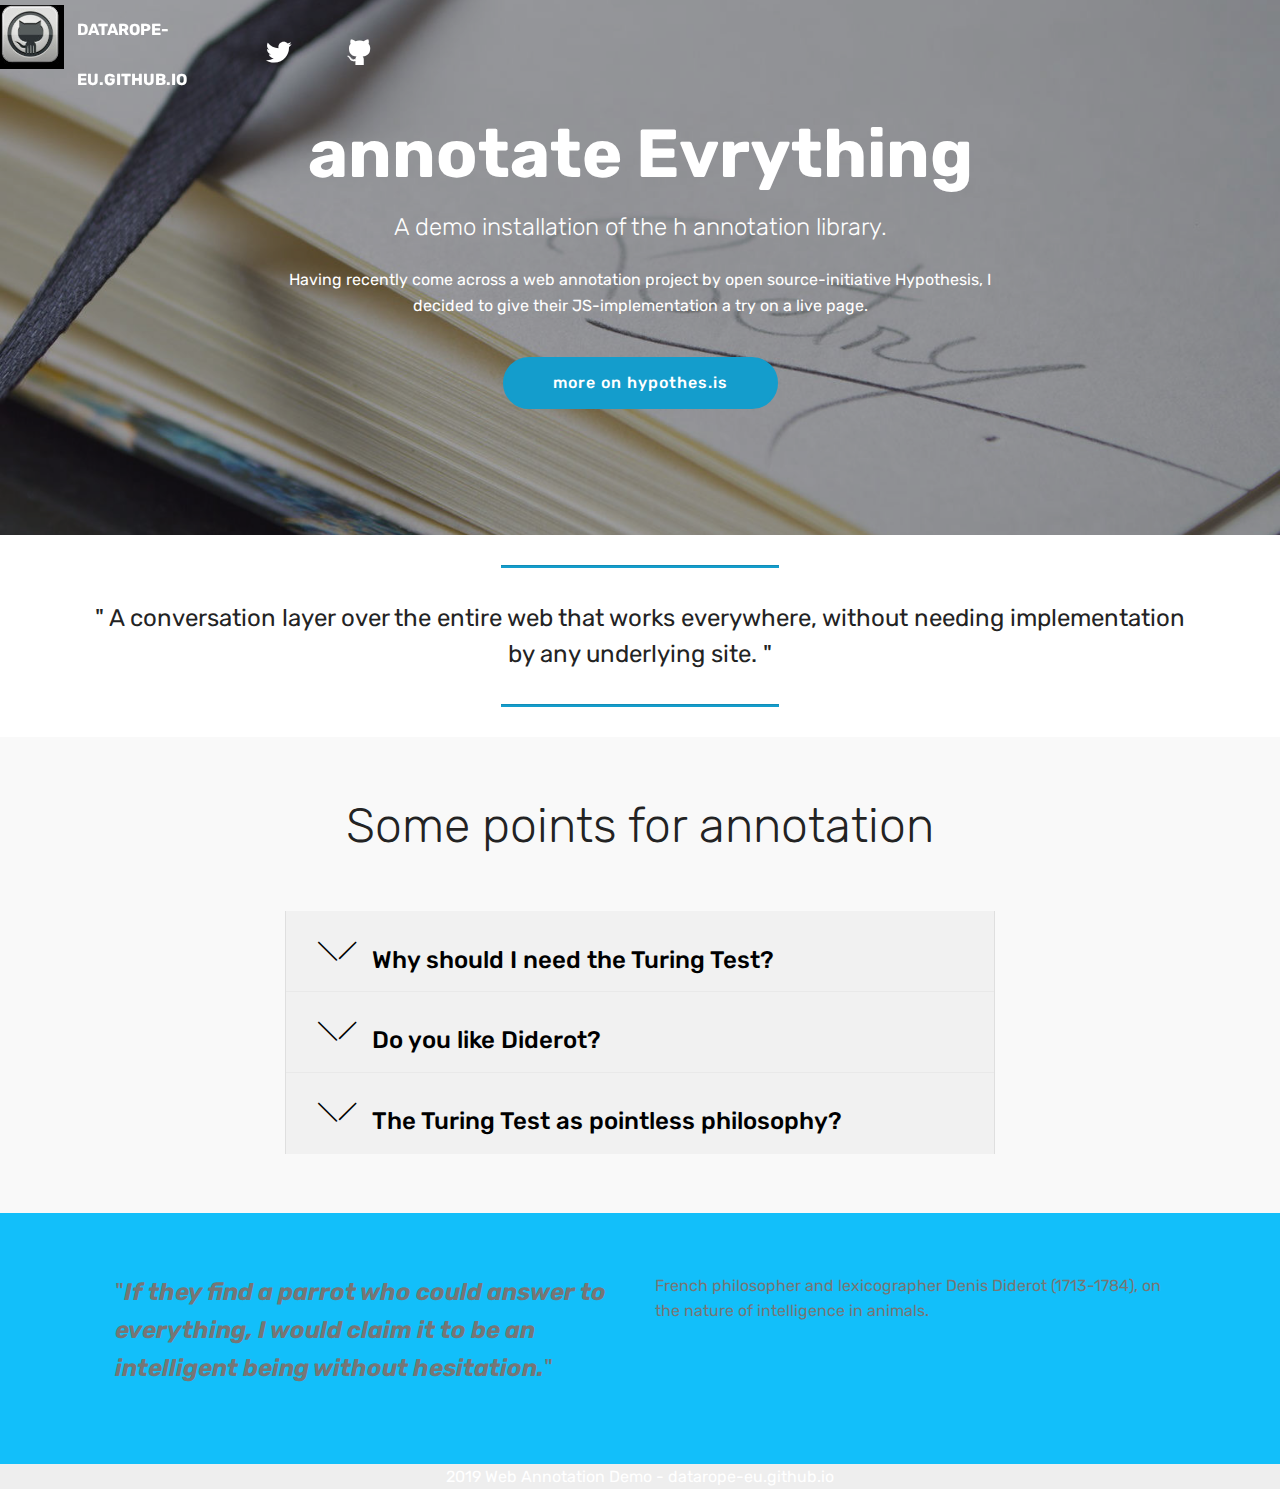
==== commit 9a12b1cf: "Style, Layout changes index.html, annotate.html" ====
--- a/annotate.html
+++ b/annotate.html
@@ -23,8 +23,8 @@
   
 </head>
 <body>
-    <section class="menu cid-r6rlyRxG85" once="menu" id="menu1-0">
-        <nav class="navbar navbar-expand beta-menu navbar-dropdown align-items-center navbar-fixed-top collapsed">
+    <section class="menu cid-rwvNuMZ77Q" once="menu" id="menu1-l">
+        <nav class="navbar navbar-expand beta-menu navbar-dropdown align-items-center navbar-fixed-top navbar-toggleable-sm bg-color transparent">
             <button class="navbar-toggler navbar-toggler-right" type="button" data-toggle="collapse" data-target="#navbarSupportedContent" aria-controls="navbarSupportedContent" aria-expanded="false" aria-label="Toggle navigation">
                 <div class="hamburger">
                     <span></span>
@@ -37,7 +37,7 @@
                 <div class="navbar-brand">
                     <span class="navbar-logo">
                         <a href="https://datarope-eu.github.io">
-                             <img src="assets/images/ms-icon-128x128.png" alt="datarope-eu" title="" style="height: 4rem;">
+                             <img src="assets/images/mbr-1-122x122.jpg" alt="DataRope" title="DATAROPE-EU on GitHub" style="height: 4rem;">
                         </a>
                     </span>
                     <span class="navbar-caption-wrap"><a class="navbar-caption text-white display-4" href="https://datarope-eu.github.io">DATAROPE-EU.GITHUB.IO</a></span>
@@ -45,13 +45,12 @@
             </div>
             <div class="collapse navbar-collapse" id="navbarSupportedContent">
                 <ul class="navbar-nav nav-dropdown nav-right" data-app-modern-menu="true"><li class="nav-item">
-                        <a class="nav-link link text-white display-4" href="https://stackexchange.com/users/14289526/datarope-eu"><span class="socicon socicon-stackoverflow mbr-iconfont mbr-iconfont-btn"></span>stackexchange
-                            </a>
+                        <a class="nav-link link text-white display-4" href="https://twitter.com/datarope_eu"><span class="socicon socicon-twitter mbr-iconfont mbr-iconfont-btn"></span></a>
                     </li>
                     <li class="nav-item">
-                        <a class="nav-link link text-white display-4" href="https://datarope-eu.github.io"><span class="socicon socicon-github mbr-iconfont mbr-iconfont-btn"></span>
-                            about me</a><a class="badge badge-warning" title="Real Gits, out in the wild!"> CAUTION! LIVE GIT </a>
+                        <a class="nav-link link text-white display-4" href="https://github.com/datarope-eu"><span class="socicon socicon-github mbr-iconfont mbr-iconfont-btn"></span></a>
                     </li></ul>
+                
             </div>
         </nav>
     </section>
@@ -66,8 +65,8 @@
                 <h2 class="align-center mbr-bold mbr-white pb-3 mbr-fonts-style display-1">annotate Evrything</h2>
                 <h3 class="mbr-section-subtitle align-center mbr-light mbr-white pb-3 mbr-fonts-style display-5">
                     A demo installation of the h annotation library.</h3>
-                <p class="mbr-text align-center mbr-white pb-3 mbr-fonts-style display-7">
-                    Having recently come across the web annotation project by open source-initiative Hypothesis, I decided to try their JS-implementation on a live page.</p>
+                    <p class="mbr-text align-center mbr-white pb-3 mbr-fonts-style display-7">
+                        Having recently come across a web annotation project by open source-initiative Hypothesis, I decided to give their JS-implementation a try on a live page.</p>
                 <div class="mbr-section-btn align-center"><a class="btn btn-primary display-4" href="https://hypothes.is">more on hypothes.is</a></div>
             </div>
         </div>
@@ -159,12 +158,22 @@
         <div class="media-container-row">
             <div class="row col-12 col-md-12">
                 <div class="col-12 mbr-text mbr-fonts-style col-md-6 display-5">
-                     <p>"If they find a parrot who could answer to everything, I would claim it to be an intelligent being without hesitation."</p>
+                     <p>"<em><strong>If they find a parrot who could answer to everything, I would claim it to be an intelligent being without hesitation.</strong></em>"</p>
                 </div>
                 <div class="col-12 mbr-text mbr-fonts-style display-7 col-md-6">
                      <p>French philosopher and lexicographer Denis Diderot (1713-1784), on the nature of intelligence in animals.</p>
                 </div>
                 
+            </div>
+        </div>
+    </div>
+</section>
+
+<section once="footers" class="cid-rwvNWa1kz2" id="footer6-m">
+    <div class="container">
+        <div class="media-container-row align-center mbr-white">
+            <div class="col-12">
+                <p class="mbr-text mb-0 mbr-fonts-style display-7">2019 Web Annotation Demo - datarope-eu.github.io</p>
             </div>
         </div>
     </div>
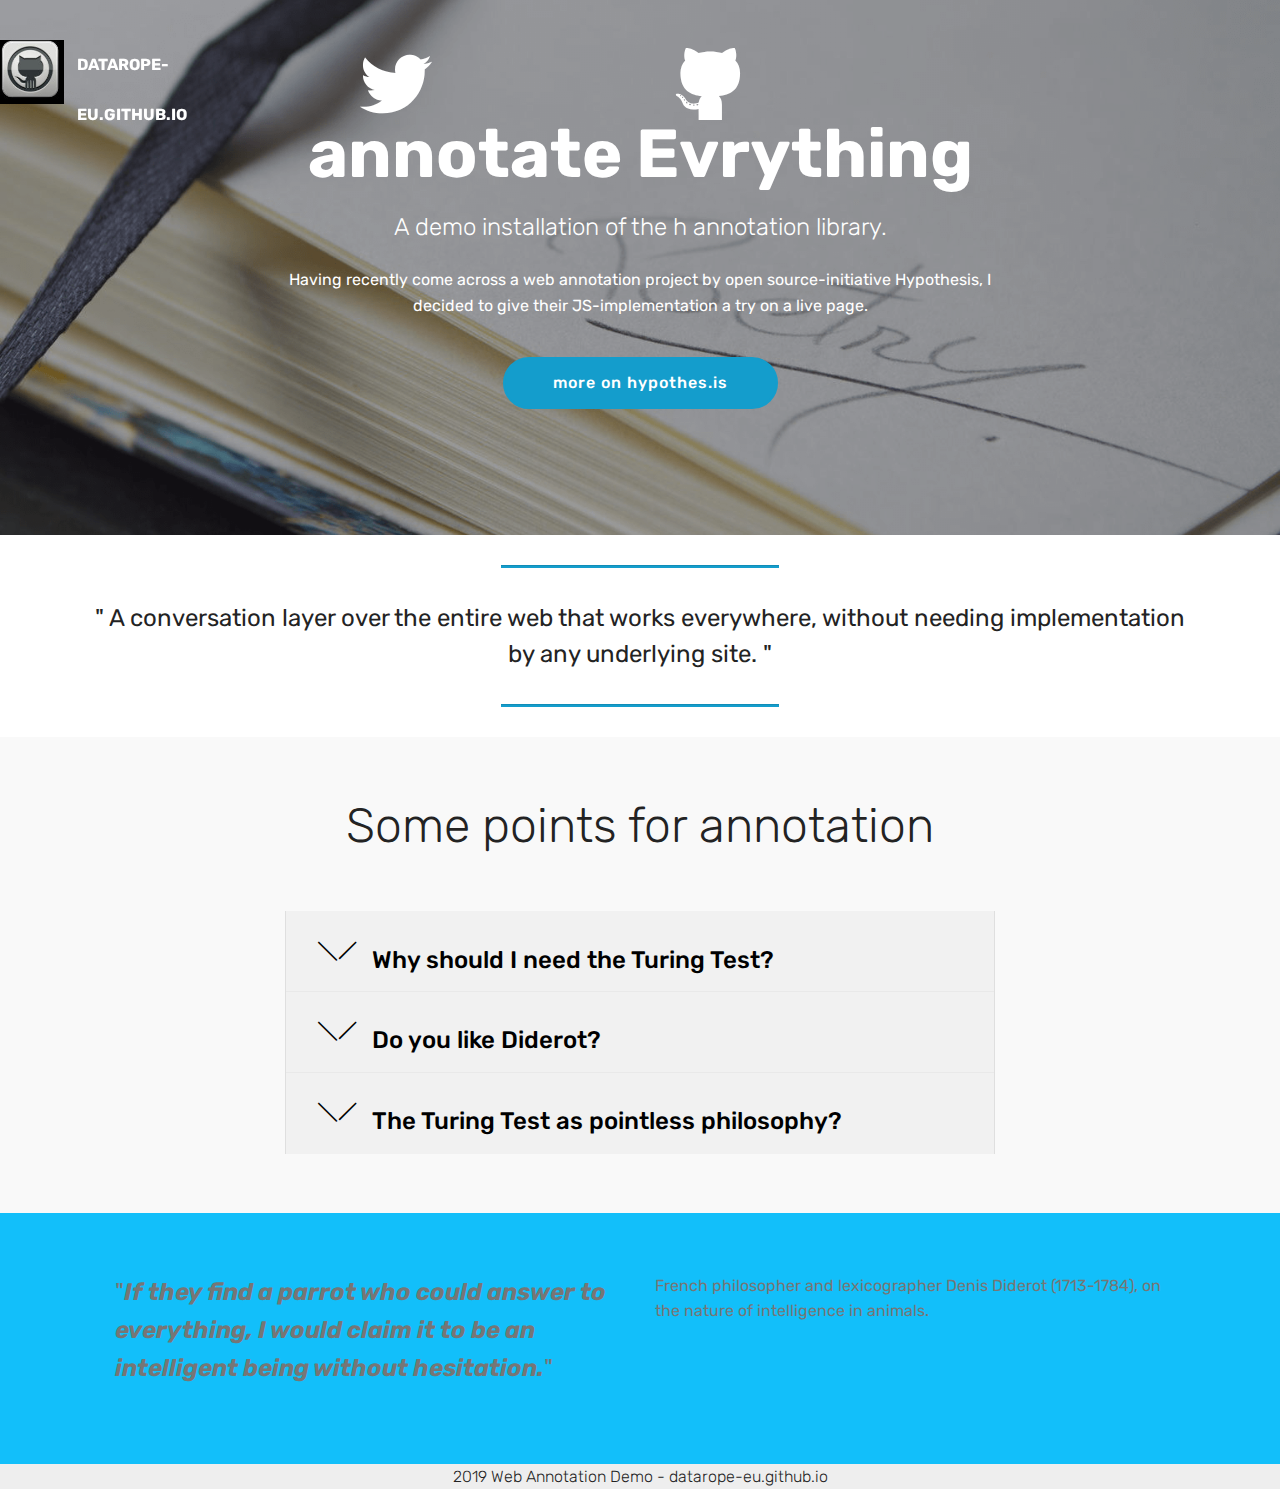
==== commit bfa0696b: "Compress annotate background picture, layout cleaning" ====
--- a/annotate.html
+++ b/annotate.html
@@ -45,10 +45,10 @@
             </div>
             <div class="collapse navbar-collapse" id="navbarSupportedContent">
                 <ul class="navbar-nav nav-dropdown nav-right" data-app-modern-menu="true"><li class="nav-item">
-                        <a class="nav-link link text-white display-4" href="https://twitter.com/datarope_eu"><span class="socicon socicon-twitter mbr-iconfont mbr-iconfont-btn"></span></a>
+                        <a class="nav-link link text-white display-3" href="https://twitter.com/datarope_eu"><span class="socicon socicon-twitter mbr-iconfont mbr-iconfont-btn"></span></a>
                     </li>
                     <li class="nav-item">
-                        <a class="nav-link link text-white display-4" href="https://github.com/datarope-eu"><span class="socicon socicon-github mbr-iconfont mbr-iconfont-btn"></span></a>
+                        <a class="nav-link link text-white display-3" href="https://github.com/datarope-eu"><span class="socicon socicon-github mbr-iconfont mbr-iconfont-btn"></span></a>
                     </li></ul>
                 
             </div>
@@ -171,7 +171,7 @@
 
 <section once="footers" class="cid-rwvNWa1kz2" id="footer6-m">
     <div class="container">
-        <div class="media-container-row align-center mbr-white">
+        <div class="media-container-row align-center mbr-light">
             <div class="col-12">
                 <p class="mbr-text mb-0 mbr-fonts-style display-7">2019 Web Annotation Demo - datarope-eu.github.io</p>
             </div>
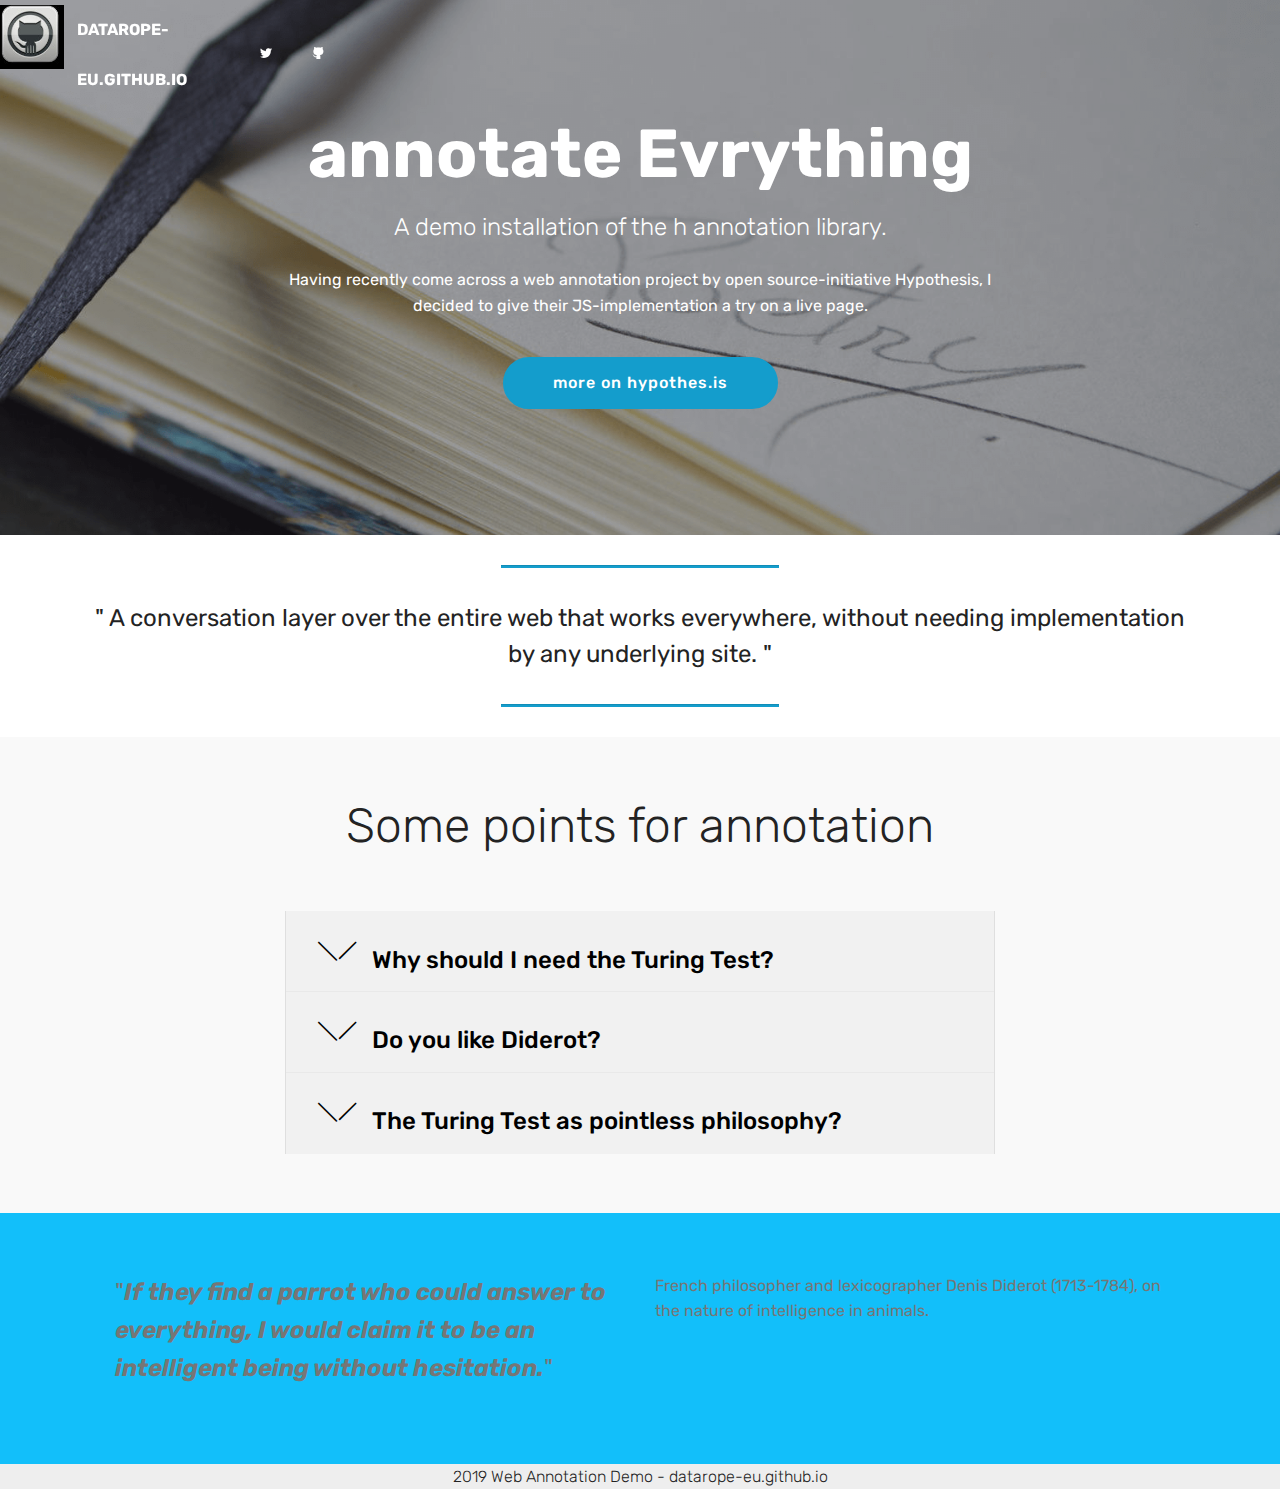
==== commit 5bed9552: "Correcting header layout, social icons" ====
--- a/annotate.html
+++ b/annotate.html
@@ -45,10 +45,10 @@
             </div>
             <div class="collapse navbar-collapse" id="navbarSupportedContent">
                 <ul class="navbar-nav nav-dropdown nav-right" data-app-modern-menu="true"><li class="nav-item">
-                        <a class="nav-link link text-white display-3" href="https://twitter.com/datarope_eu"><span class="socicon socicon-twitter mbr-iconfont mbr-iconfont-btn"></span></a>
+                        <a class="nav-link link text-white display-6" href="https://twitter.com/datarope_eu"><span class="socicon socicon-twitter mbr-iconfont mbr-iconfont-btn"></span></a>
                     </li>
                     <li class="nav-item">
-                        <a class="nav-link link text-white display-3" href="https://github.com/datarope-eu"><span class="socicon socicon-github mbr-iconfont mbr-iconfont-btn"></span></a>
+                        <a class="nav-link link text-white display-6" href="https://github.com/datarope-eu"><span class="socicon socicon-github mbr-iconfont mbr-iconfont-btn"></span></a>
                     </li></ul>
                 
             </div>
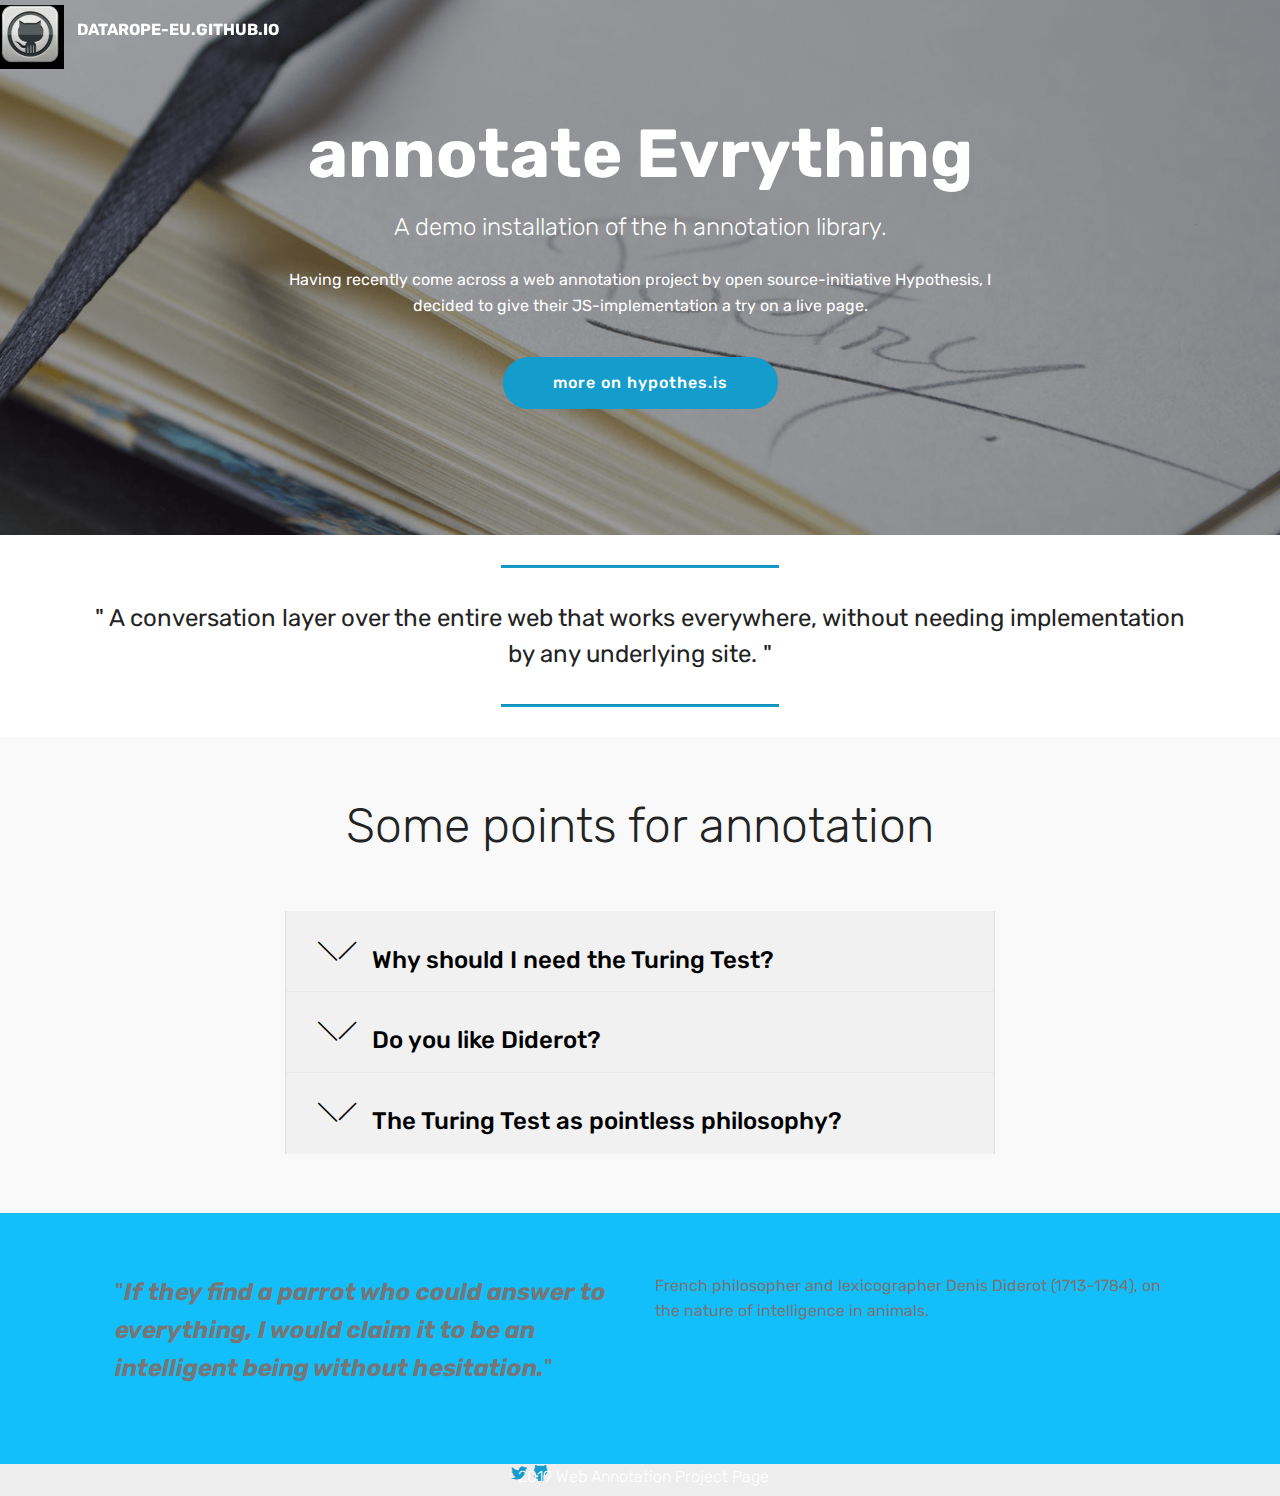
==== commit 5b395efe: "Fix layout issues" ====
--- a/annotate.html
+++ b/annotate.html
@@ -26,31 +26,16 @@
     <section class="menu cid-rwvNuMZ77Q" once="menu" id="menu1-l">
         <nav class="navbar navbar-expand beta-menu navbar-dropdown align-items-center navbar-fixed-top navbar-toggleable-sm bg-color transparent">
             <button class="navbar-toggler navbar-toggler-right" type="button" data-toggle="collapse" data-target="#navbarSupportedContent" aria-controls="navbarSupportedContent" aria-expanded="false" aria-label="Toggle navigation">
-                <div class="hamburger">
-                    <span></span>
-                    <span></span>
-                    <span></span>
-                    <span></span>
-                </div>
             </button>
             <div class="menu-logo">
                 <div class="navbar-brand">
                     <span class="navbar-logo">
                         <a href="https://datarope-eu.github.io">
-                             <img src="assets/images/mbr-1-122x122.jpg" alt="DataRope" title="DATAROPE-EU on GitHub" style="height: 4rem;">
+                             <img src="assets/images/mbr-1-122x122.jpg" alt="Mobirise" title="" style="height: 4rem;">
                         </a>
                     </span>
                     <span class="navbar-caption-wrap"><a class="navbar-caption text-white display-4" href="https://datarope-eu.github.io">DATAROPE-EU.GITHUB.IO</a></span>
                 </div>
-            </div>
-            <div class="collapse navbar-collapse" id="navbarSupportedContent">
-                <ul class="navbar-nav nav-dropdown nav-right" data-app-modern-menu="true"><li class="nav-item">
-                        <a class="nav-link link text-white display-6" href="https://twitter.com/datarope_eu"><span class="socicon socicon-twitter mbr-iconfont mbr-iconfont-btn"></span></a>
-                    </li>
-                    <li class="nav-item">
-                        <a class="nav-link link text-white display-6" href="https://github.com/datarope-eu"><span class="socicon socicon-github mbr-iconfont mbr-iconfont-btn"></span></a>
-                    </li></ul>
-                
             </div>
         </nav>
     </section>
@@ -144,9 +129,6 @@
                             </div>
                         </div>
                     </div>
-                    
-                    
-                    
                 </div>
             </div>
         </div>
@@ -169,11 +151,24 @@
     </div>
 </section>
 
-<section once="footers" class="cid-rwvNWa1kz2" id="footer6-m">
+<section once="footers" class="cid-rwzmzmF9Zl" id="footer7-n">
     <div class="container">
         <div class="media-container-row align-center mbr-light">
-            <div class="col-12">
-                <p class="mbr-text mb-0 mbr-fonts-style display-7">2019 Web Annotation Demo - datarope-eu.github.io</p>
+            <div class="row social-row">
+                <div class="social-list align-right pb-2">
+                <div class="soc-item">
+                        <a href="https://twitter.com/datarope_eu" target="_blank">
+                            <span class="socicon-twitter socicon mbr-iconfont mbr-iconfont-social"></span>
+                        </a>
+                        <a href="https://github.com/datarope-eu" target="_blank">
+                            <span class="mbr-iconfont mbr-iconfont-social socicon-github socicon"></span>
+                        </a>
+                </div>
+                </div>
+            </div>
+            <div class="row row-copirayt">
+                <p class="mbr-text mb-0 mbr-fonts-style mbr-white align-center display-7">
+                    2019 Web Annotation Project Page</p>
             </div>
         </div>
     </div>
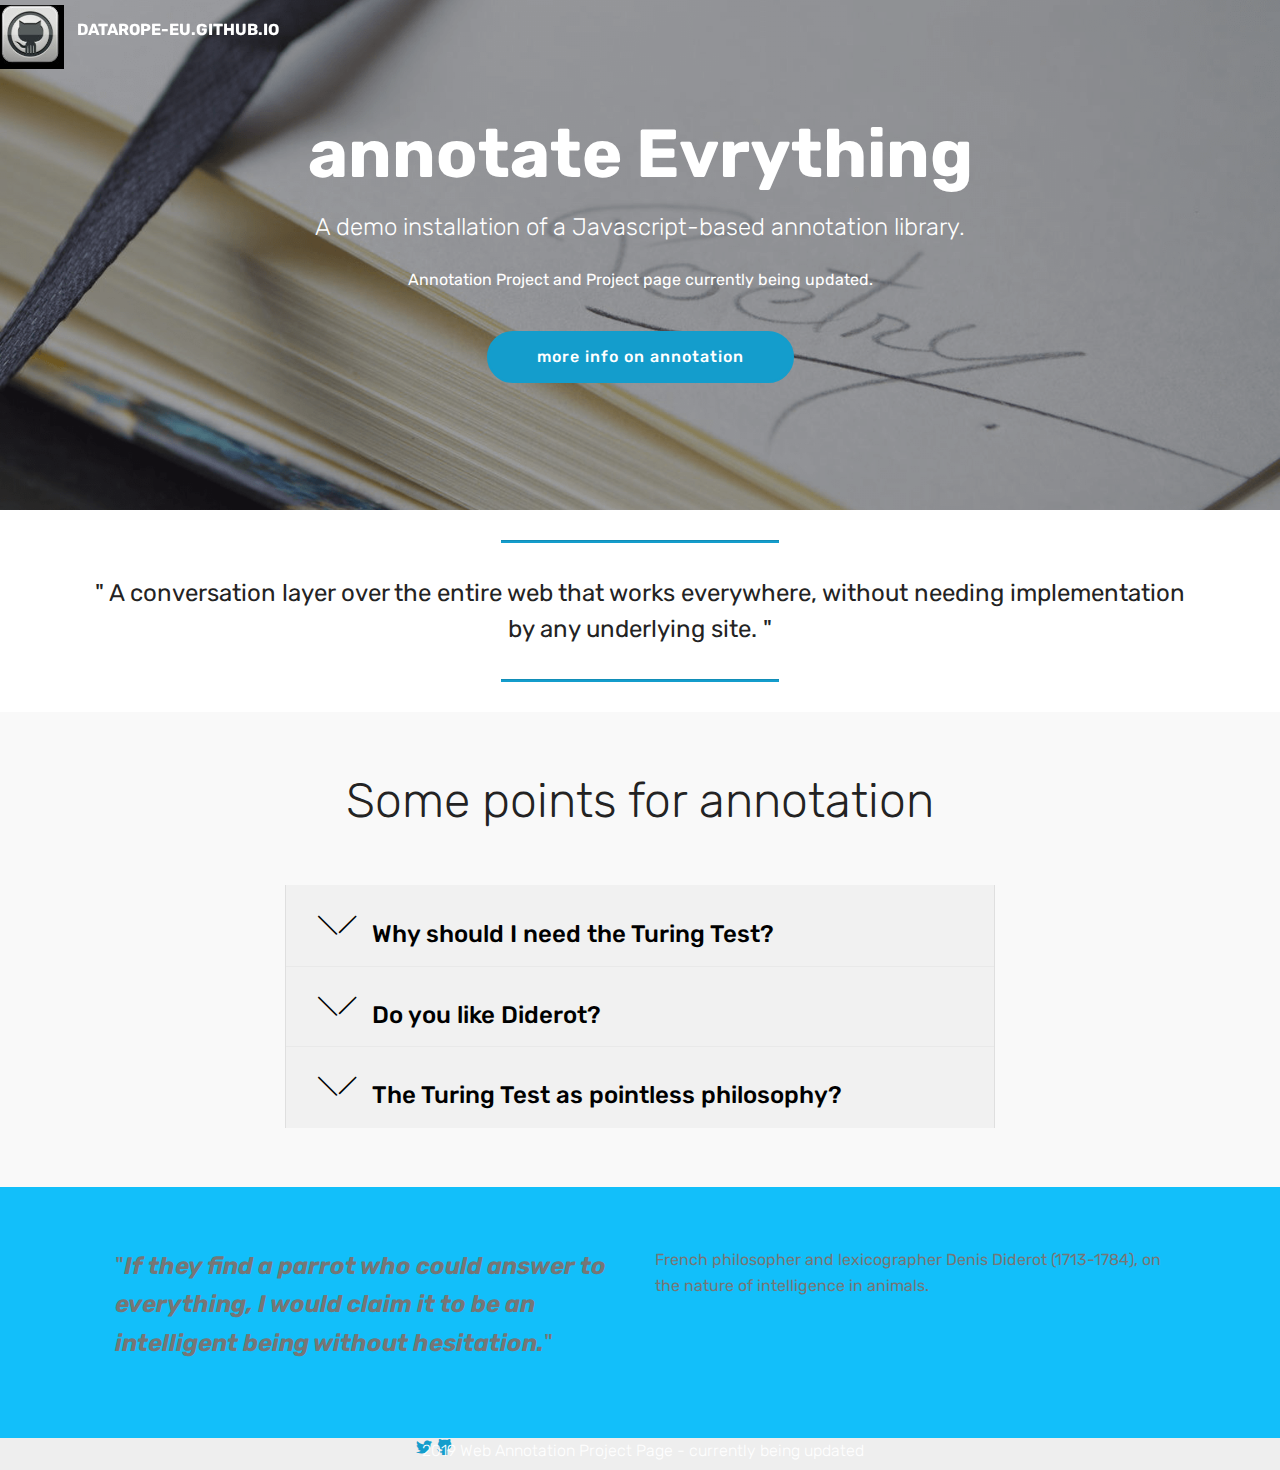
==== commit 3909c8e9: "updated annotate.html, project being reviewed" ====
--- a/annotate.html
+++ b/annotate.html
@@ -49,10 +49,10 @@
             <div class="title col-12 col-md-8">
                 <h2 class="align-center mbr-bold mbr-white pb-3 mbr-fonts-style display-1">annotate Evrything</h2>
                 <h3 class="mbr-section-subtitle align-center mbr-light mbr-white pb-3 mbr-fonts-style display-5">
-                    A demo installation of the h annotation library.</h3>
+                    A demo installation of a Javascript-based annotation library.</h3>
                     <p class="mbr-text align-center mbr-white pb-3 mbr-fonts-style display-7">
-                        Having recently come across a web annotation project by open source-initiative Hypothesis, I decided to give their JS-implementation a try on a live page.</p>
-                <div class="mbr-section-btn align-center"><a class="btn btn-primary display-4" href="https://hypothes.is">more on hypothes.is</a></div>
+                        Annotation Project and Project page currently being updated.</p>
+                <div class="mbr-section-btn align-center"><a class="btn btn-primary display-4" href="https://hypothes.is">more info on annotation</a></div>
             </div>
         </div>
     </div>
@@ -168,7 +168,7 @@
             </div>
             <div class="row row-copirayt">
                 <p class="mbr-text mb-0 mbr-fonts-style mbr-white align-center display-7">
-                    2019 Web Annotation Project Page</p>
+                    2019 Web Annotation Project Page - currently being updated</p>
             </div>
         </div>
     </div>
@@ -180,7 +180,7 @@
 <script src="assets/dropdown/js/script.min.js"></script>
 <script src="assets/viewportchecker/jquery.viewportchecker.js"></script>
 <script src="assets/theme/js/script.js"></script>
-<script src="https://hypothes.is/embed.js" async></script>
+
 
 </body>
 </html>